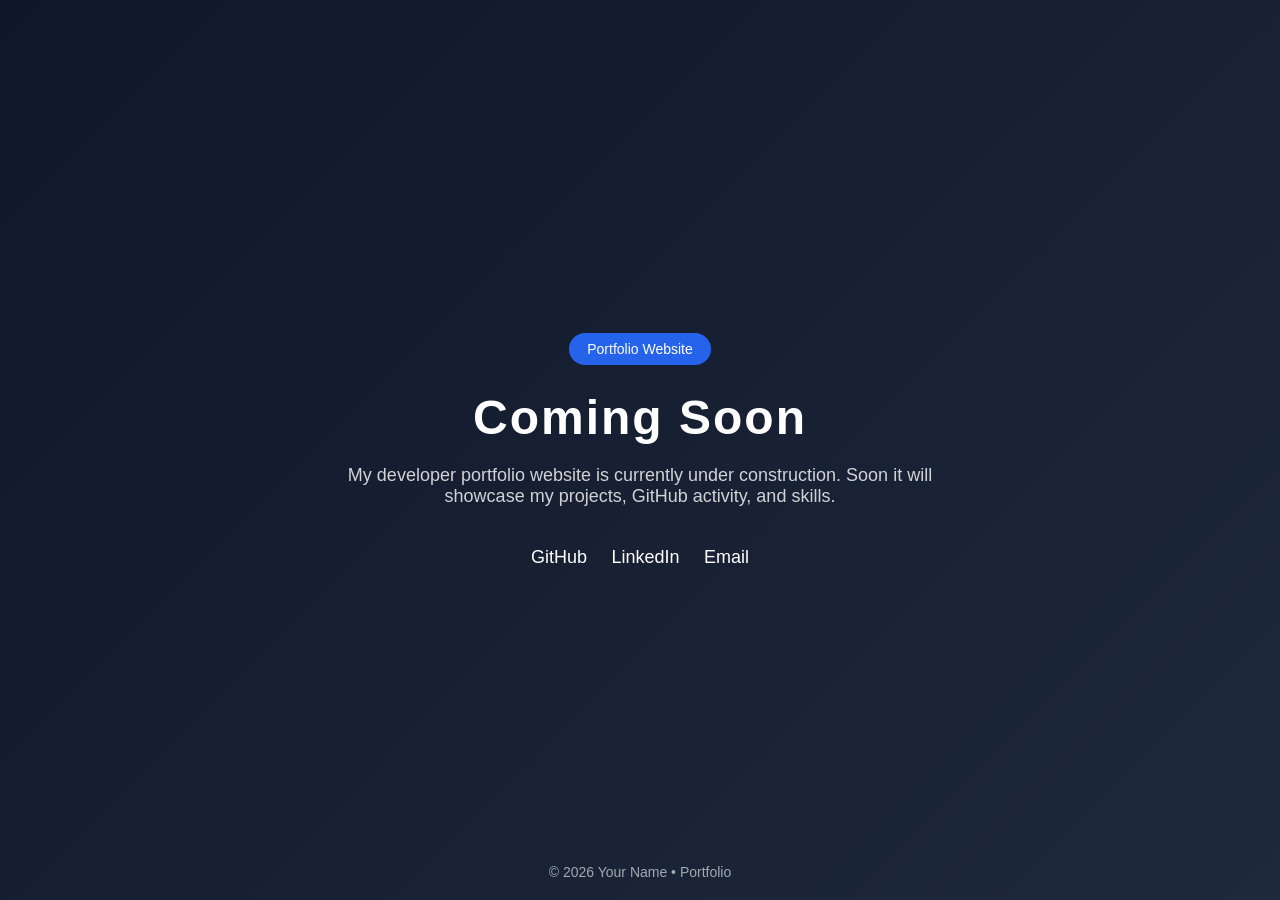
==== index.html @ 934b6fcf "Create portfolio landing page in index.html This HTML file contains a simple portfolio landing page " ====
<!DOCTYPE html>
<html lang="en">
<head>
<meta charset="UTF-8">
<meta name="viewport" content="width=device-width, initial-scale=1.0">
<title>Portfolio Coming Soon</title>

<style>

*{
margin:0;
padding:0;
box-sizing:border-box;
font-family:Arial, Helvetica, sans-serif;
}

body{
height:100vh;
display:flex;
align-items:center;
justify-content:center;
background:linear-gradient(135deg,#0f172a,#1e293b);
color:white;
text-align:center;
}

.container{
max-width:700px;
padding:40px;
}

h1{
font-size:48px;
margin-bottom:20px;
letter-spacing:2px;
}

p{
font-size:18px;
opacity:0.8;
margin-bottom:40px;
}

.badge{
display:inline-block;
padding:8px 18px;
background:#2563eb;
border-radius:30px;
font-size:14px;
margin-bottom:25px;
}

.social{
margin-top:25px;
}

.social a{
text-decoration:none;
color:white;
margin:0 10px;
font-size:18px;
transition:0.3s;
}

.social a:hover{
color:#38bdf8;
}

.footer{
position:absolute;
bottom:20px;
font-size:14px;
opacity:0.6;
}

</style>
</head>

<body>

<div class="container">

<div class="badge">Portfolio Website</div>

<h1>Coming Soon</h1>

<p>
My developer portfolio website is currently under construction.
Soon it will showcase my projects, GitHub activity, and skills.
</p>

<div class="social">
<a href="https://github.com/Jigar-kar">GitHub</a>
<a href="#">LinkedIn</a>
<a href="mailto:karjigar56@gmail.com">Email</a>
</div>

</div>

<div class="footer">
© 2026 Your Name • Portfolio
</div>

</body>
</html>
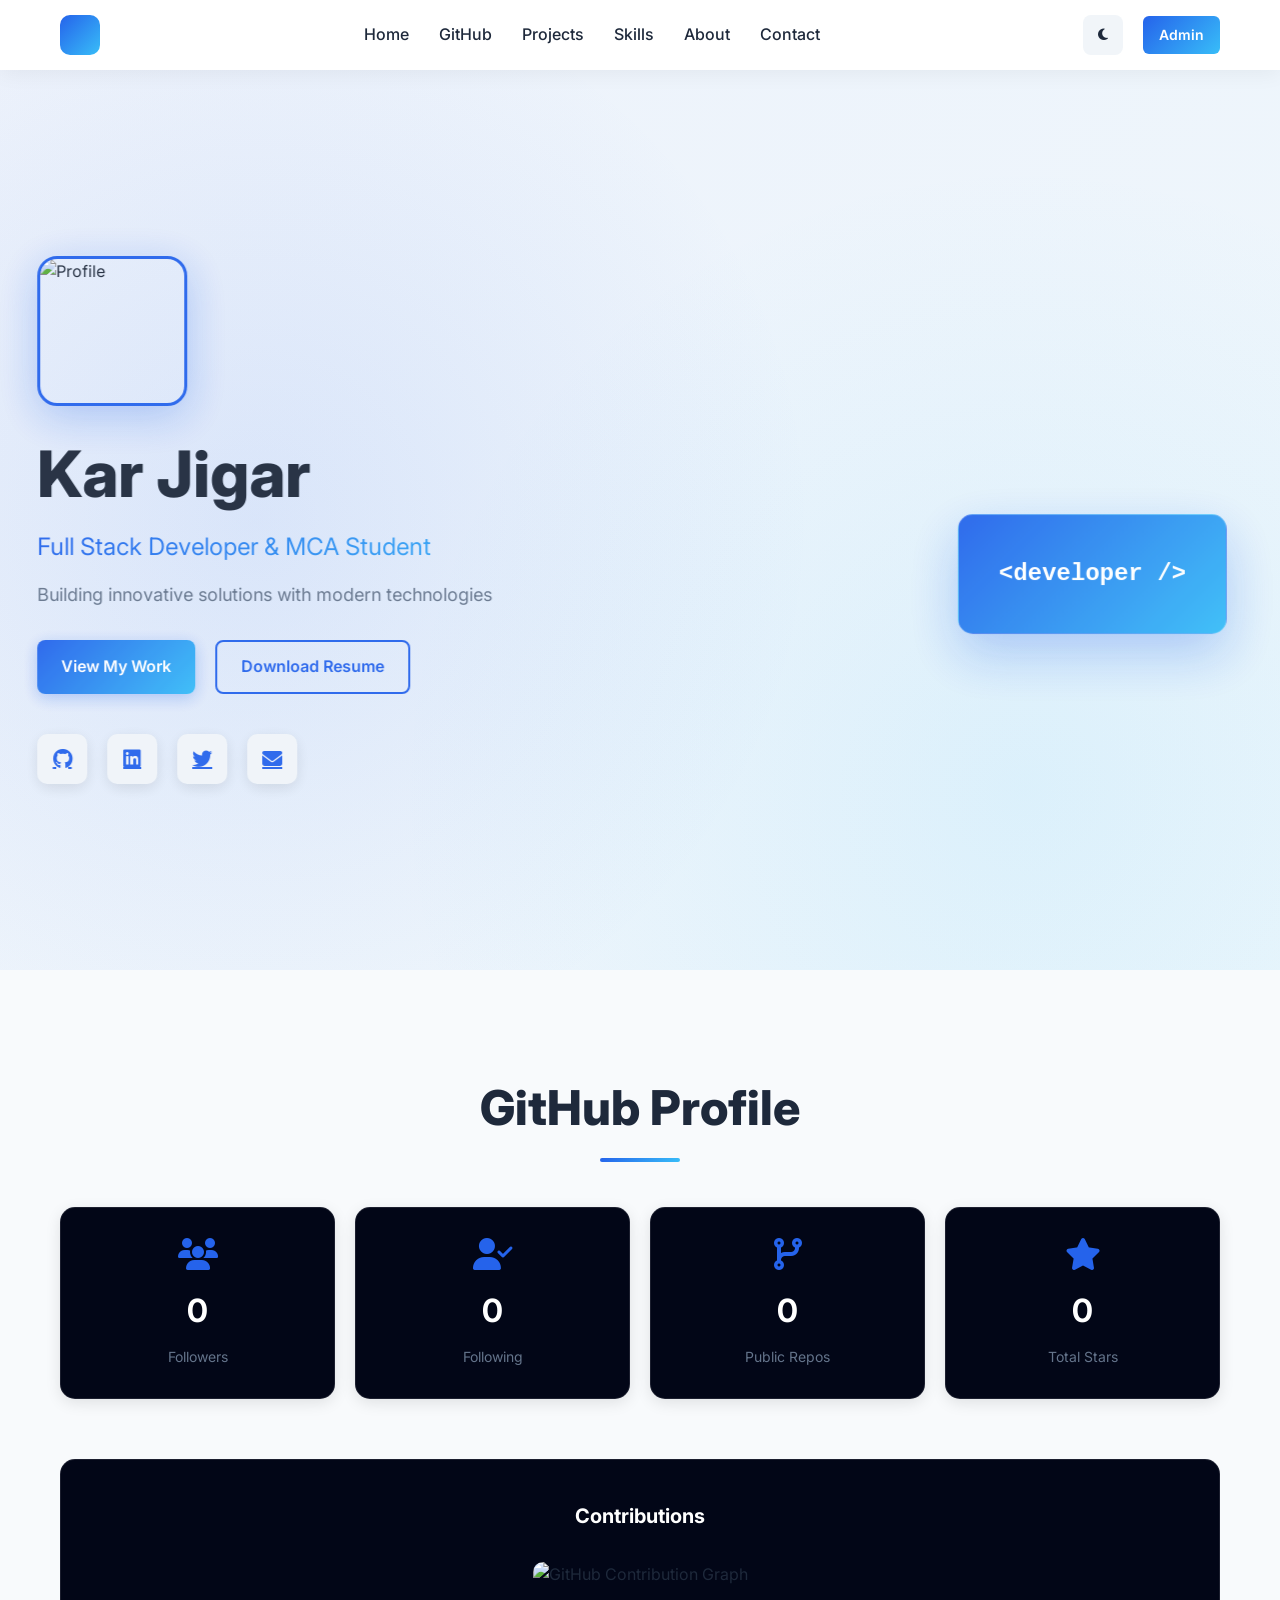
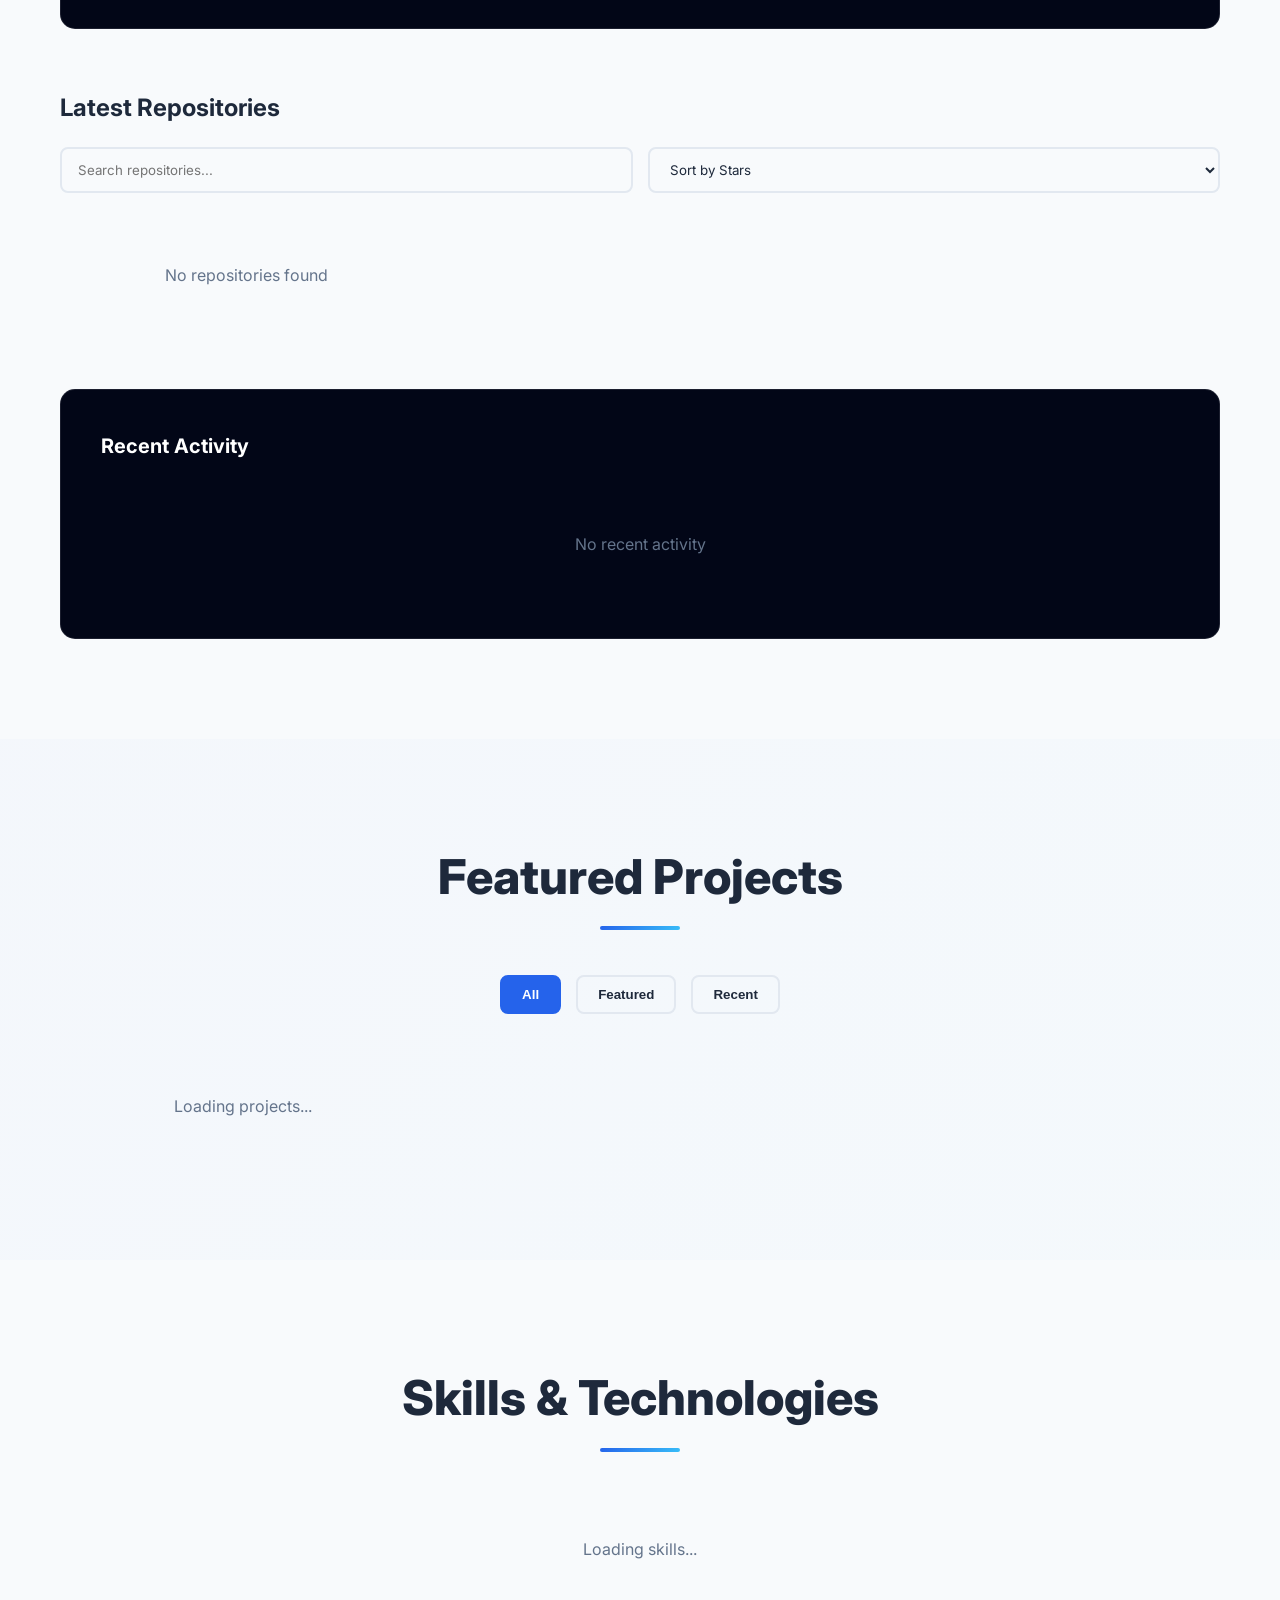
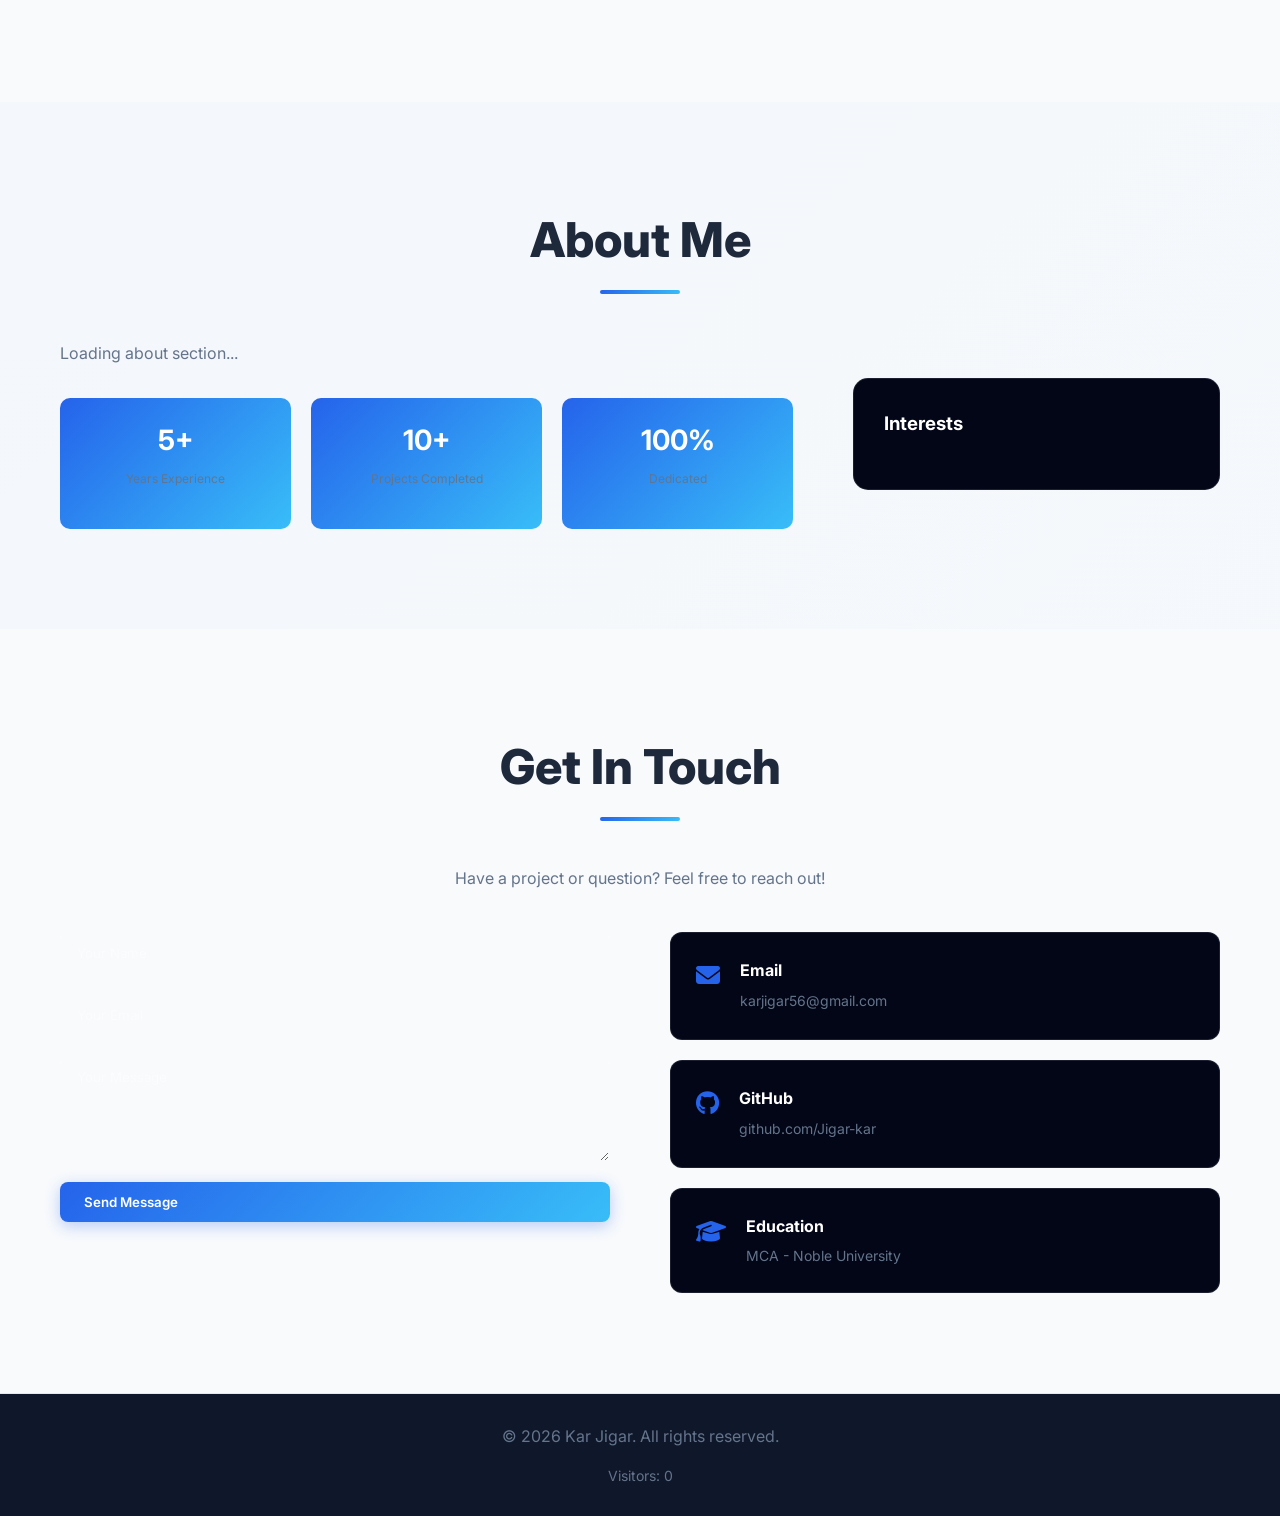
==== commit e3581e88: "Add portfolio project files, docs, and CI Add complete portfolio source: frontend HTML/CSS/JS, admin" ====
--- a/index.html
+++ b/index.html
@@ -1,105 +1,67 @@
-<!DOCTYPE html>
+<!doctype html>
 <html lang="en">
-<head>
-<meta charset="UTF-8">
-<meta name="viewport" content="width=device-width, initial-scale=1.0">
-<title>Portfolio Coming Soon</title>
-
-<style>
-
-*{
-margin:0;
-padding:0;
-box-sizing:border-box;
-font-family:Arial, Helvetica, sans-serif;
-}
-
-body{
-height:100vh;
-display:flex;
-align-items:center;
-justify-content:center;
-background:linear-gradient(135deg,#0f172a,#1e293b);
-color:white;
-text-align:center;
-}
-
-.container{
-max-width:700px;
-padding:40px;
-}
-
-h1{
-font-size:48px;
-margin-bottom:20px;
-letter-spacing:2px;
-}
-
-p{
-font-size:18px;
-opacity:0.8;
-margin-bottom:40px;
-}
-
-.badge{
-display:inline-block;
-padding:8px 18px;
-background:#2563eb;
-border-radius:30px;
-font-size:14px;
-margin-bottom:25px;
-}
-
-.social{
-margin-top:25px;
-}
-
-.social a{
-text-decoration:none;
-color:white;
-margin:0 10px;
-font-size:18px;
-transition:0.3s;
-}
-
-.social a:hover{
-color:#38bdf8;
-}
-
-.footer{
-position:absolute;
-bottom:20px;
-font-size:14px;
-opacity:0.6;
-}
-
-</style>
-</head>
-
-<body>
-
-<div class="container">
-
-<div class="badge">Portfolio Website</div>
-
-<h1>Coming Soon</h1>
-
-<p>
-My developer portfolio website is currently under construction.
-Soon it will showcase my projects, GitHub activity, and skills.
-</p>
-
-<div class="social">
-<a href="https://github.com/Jigar-kar">GitHub</a>
-<a href="#">LinkedIn</a>
-<a href="mailto:karjigar56@gmail.com">Email</a>
-</div>
-
-</div>
-
-<div class="footer">
-© 2026 Your Name • Portfolio
-</div>
-
-</body>
+  <head>
+    <meta charset="UTF-8" />
+    <meta name="viewport" content="width=device-width, initial-scale=1.0" />
+    <title>Kar Jigar - Professional Portfolio</title>
+    <meta http-equiv="refresh" content="0;url=index-new.html" />
+    <link rel="stylesheet" href="styles.css" />
+    <link
+      rel="stylesheet"
+      href="https://cdnjs.cloudflare.com/ajax/libs/font-awesome/6.4.0/css/all.min.css"
+    />
+  </head>
+  <body>
+    <div
+      style="
+        display: flex;
+        flex-direction: column;
+        align-items: center;
+        justify-content: center;
+        min-height: 100vh;
+        font-family: &quot;Inter&quot;, sans-serif;
+        background: linear-gradient(135deg, #0f172a 0%, #1e293b 100%);
+        color: #e2e8f0;
+        text-align: center;
+      "
+    >
+      <div
+        style="
+          background: rgba(15, 23, 42, 0.8);
+          backdrop-filter: blur(10px);
+          padding: 40px;
+          border-radius: 12px;
+          border: 1px solid rgba(226, 232, 240, 0.1);
+          box-shadow: 0 20px 25px -5px rgba(0, 0, 0, 0.1);
+        "
+      >
+        <h1 style="font-size: 2rem; margin-bottom: 20px; color: #60a5fa">
+          🚀 Welcome to Your Portfolio
+        </h1>
+        <p style="font-size: 1.1rem; margin-bottom: 30px; color: #cbd5e1">
+          Redirecting to your professional portfolio...
+        </p>
+        <p style="margin-bottom: 30px; color: #94a3b8">
+          If not redirected automatically:
+        </p>
+        <a
+          href="index-new.html"
+          style="
+            display: inline-block;
+            padding: 12px 32px;
+            background: linear-gradient(135deg, #2563eb, #38bdf8);
+            color: white;
+            text-decoration: none;
+            border-radius: 6px;
+            font-weight: 600;
+            transition: transform 0.3s ease;
+            cursor: pointer;
+          "
+          onmouseover="this.style.transform = 'translateY(-2px)'"
+          onmouseout="this.style.transform = 'translateY(0)'"
+          >Click Here to Continue</a
+        >
+      </div>
+    </div>
+  </body>
 </html>
--- a/styles.css
+++ b/styles.css
@@ -0,0 +1,711 @@
+:root {
+  --primary-color: #6366f1;
+  --secondary-color: #ec4899;
+  --accent-color: #f59e0b;
+  --dark-bg: #0f172a;
+  --light-bg: #f8fafc;
+  --text-dark: #1e293b;
+  --text-light: #64748b;
+  --card-bg: #ffffff;
+  --border-color: #e2e8f0;
+  --transition: all 0.3s ease;
+}
+
+* {
+  margin: 0;
+  padding: 0;
+  box-sizing: border-box;
+}
+
+html {
+  scroll-behavior: smooth;
+}
+
+body {
+  font-family: "Segoe UI", Tahoma, Geneva, Verdana, sans-serif;
+  line-height: 1.6;
+  color: var(--text-dark);
+  background: var(--light-bg);
+}
+
+.container {
+  max-width: 1200px;
+  margin: 0 auto;
+  padding: 0 20px;
+}
+
+/* Navigation */
+.navbar {
+  background: var(--card-bg);
+  box-shadow: 0 2px 10px rgba(0, 0, 0, 0.1);
+  position: sticky;
+  top: 0;
+  z-index: 1000;
+}
+
+.nav-container {
+  max-width: 1200px;
+  margin: 0 auto;
+  padding: 0 20px;
+  display: flex;
+  justify-content: space-between;
+  align-items: center;
+  height: 70px;
+}
+
+.logo {
+  font-size: 24px;
+  font-weight: bold;
+  background: linear-gradient(
+    135deg,
+    var(--primary-color),
+    var(--secondary-color)
+  );
+  -webkit-background-clip: text;
+  -webkit-text-fill-color: transparent;
+  background-clip: text;
+}
+
+.logo-text {
+  display: inline-block;
+  width: 40px;
+  height: 40px;
+  background: linear-gradient(
+    135deg,
+    var(--primary-color),
+    var(--secondary-color)
+  );
+  color: white;
+  border-radius: 8px;
+  display: flex;
+  align-items: center;
+  justify-content: center;
+  font-weight: bold;
+}
+
+.nav-links {
+  display: flex;
+  list-style: none;
+  gap: 40px;
+}
+
+.nav-link {
+  text-decoration: none;
+  color: var(--text-dark);
+  font-weight: 500;
+  transition: var(--transition);
+  position: relative;
+}
+
+.nav-link:hover {
+  color: var(--primary-color);
+}
+
+.nav-link::after {
+  content: "";
+  position: absolute;
+  bottom: -5px;
+  left: 0;
+  width: 0;
+  height: 2px;
+  background: var(--primary-color);
+  transition: var(--transition);
+}
+
+.nav-link:hover::after {
+  width: 100%;
+}
+
+.hamburger {
+  display: none;
+  flex-direction: column;
+  cursor: pointer;
+}
+
+.hamburger span {
+  width: 25px;
+  height: 3px;
+  background: var(--text-dark);
+  margin: 5px 0;
+  transition: var(--transition);
+  border-radius: 2px;
+}
+
+/* Hero Section */
+.hero {
+  min-height: 100vh;
+  display: flex;
+  align-items: center;
+  justify-content: center;
+  padding: 60px 20px;
+  background: linear-gradient(
+    135deg,
+    rgba(99, 102, 241, 0.1) 0%,
+    rgba(236, 72, 153, 0.1) 100%
+  );
+  position: relative;
+  overflow: hidden;
+}
+
+.hero::before {
+  content: "";
+  position: absolute;
+  top: 0;
+  left: 0;
+  right: 0;
+  bottom: 0;
+  background:
+    radial-gradient(
+      circle at 20% 50%,
+      rgba(99, 102, 241, 0.1) 0%,
+      transparent 50%
+    ),
+    radial-gradient(
+      circle at 80% 80%,
+      rgba(236, 72, 153, 0.1) 0%,
+      transparent 50%
+    );
+  pointer-events: none;
+}
+
+.hero-content {
+  text-align: center;
+  z-index: 1;
+  max-width: 800px;
+}
+
+.hero-title {
+  font-size: 64px;
+  font-weight: 800;
+  margin-bottom: 20px;
+  line-height: 1.2;
+  animation: fadeInUp 0.8s ease;
+}
+
+.highlight {
+  background: linear-gradient(
+    135deg,
+    var(--primary-color),
+    var(--secondary-color)
+  );
+  -webkit-background-clip: text;
+  -webkit-text-fill-color: transparent;
+  background-clip: text;
+}
+
+.hero-subtitle {
+  font-size: 24px;
+  color: var(--text-light);
+  margin-bottom: 15px;
+  animation: fadeInUp 0.8s ease 0.2s backwards;
+}
+
+.hero-description {
+  font-size: 18px;
+  color: var(--text-light);
+  margin-bottom: 40px;
+  animation: fadeInUp 0.8s ease 0.4s backwards;
+}
+
+.hero-buttons {
+  display: flex;
+  gap: 20px;
+  justify-content: center;
+  margin-bottom: 50px;
+  flex-wrap: wrap;
+  animation: fadeInUp 0.8s ease 0.6s backwards;
+}
+
+.btn {
+  padding: 15px 40px;
+  border: none;
+  border-radius: 50px;
+  font-size: 16px;
+  font-weight: 600;
+  cursor: pointer;
+  transition: var(--transition);
+  text-decoration: none;
+  display: inline-block;
+}
+
+.btn-primary {
+  background: linear-gradient(
+    135deg,
+    var(--primary-color),
+    var(--secondary-color)
+  );
+  color: white;
+  box-shadow: 0 10px 25px rgba(99, 102, 241, 0.3);
+}
+
+.btn-primary:hover {
+  transform: translateY(-3px);
+  box-shadow: 0 15px 35px rgba(99, 102, 241, 0.4);
+}
+
+.btn-secondary {
+  background: transparent;
+  color: var(--primary-color);
+  border: 2px solid var(--primary-color);
+}
+
+.btn-secondary:hover {
+  background: var(--primary-color);
+  color: white;
+}
+
+.social-links {
+  display: flex;
+  gap: 30px;
+  justify-content: center;
+  animation: fadeInUp 0.8s ease 0.8s backwards;
+}
+
+.social-links a {
+  width: 50px;
+  height: 50px;
+  background: var(--card-bg);
+  border-radius: 50%;
+  display: flex;
+  align-items: center;
+  justify-content: center;
+  font-size: 24px;
+  color: var(--primary-color);
+  transition: var(--transition);
+  box-shadow: 0 5px 15px rgba(0, 0, 0, 0.1);
+}
+
+.social-links a:hover {
+  transform: translateY(-5px);
+  background: linear-gradient(
+    135deg,
+    var(--primary-color),
+    var(--secondary-color)
+  );
+  color: white;
+}
+
+/* About Section */
+.about {
+  padding: 100px 20px;
+  background: var(--card-bg);
+}
+
+.section-title {
+  font-size: 48px;
+  font-weight: 800;
+  text-align: center;
+  margin-bottom: 60px;
+  position: relative;
+}
+
+.section-title::after {
+  content: "";
+  position: absolute;
+  bottom: -15px;
+  left: 50%;
+  transform: translateX(-50%);
+  width: 60px;
+  height: 4px;
+  background: linear-gradient(
+    135deg,
+    var(--primary-color),
+    var(--secondary-color)
+  );
+  border-radius: 2px;
+}
+
+.about-content {
+  display: grid;
+  grid-template-columns: 1fr 1fr;
+  gap: 60px;
+  align-items: center;
+}
+
+.about-text p {
+  font-size: 16px;
+  color: var(--text-light);
+  margin-bottom: 20px;
+  line-height: 1.8;
+}
+
+.about-stats {
+  display: grid;
+  grid-template-columns: 1fr 1fr 1fr;
+  gap: 30px;
+}
+
+.stat {
+  background: linear-gradient(
+    135deg,
+    rgba(99, 102, 241, 0.1),
+    rgba(236, 72, 153, 0.1)
+  );
+  padding: 30px;
+  border-radius: 15px;
+  text-align: center;
+  transition: var(--transition);
+}
+
+.stat:hover {
+  transform: translateY(-10px);
+  box-shadow: 0 15px 35px rgba(99, 102, 241, 0.2);
+}
+
+.stat h3 {
+  font-size: 36px;
+  background: linear-gradient(
+    135deg,
+    var(--primary-color),
+    var(--secondary-color)
+  );
+  -webkit-background-clip: text;
+  -webkit-text-fill-color: transparent;
+  background-clip: text;
+  margin-bottom: 10px;
+}
+
+.stat p {
+  color: var(--text-light);
+  font-size: 14px;
+}
+
+/* Skills Section */
+.skills {
+  padding: 100px 20px;
+  background: linear-gradient(
+    135deg,
+    rgba(99, 102, 241, 0.05) 0%,
+    rgba(236, 72, 153, 0.05) 100%
+  );
+}
+
+.skills-grid {
+  display: grid;
+  grid-template-columns: repeat(auto-fit, minmax(250px, 1fr));
+  gap: 30px;
+}
+
+.skill-card {
+  background: var(--card-bg);
+  padding: 35px;
+  border-radius: 15px;
+  text-align: center;
+  transition: var(--transition);
+  box-shadow: 0 5px 15px rgba(0, 0, 0, 0.08);
+}
+
+.skill-card:hover {
+  transform: translateY(-15px);
+  box-shadow: 0 20px 40px rgba(99, 102, 241, 0.2);
+}
+
+.skill-icon {
+  font-size: 48px;
+  color: var(--primary-color);
+  margin-bottom: 20px;
+  transition: var(--transition);
+}
+
+.skill-card:hover .skill-icon {
+  color: var(--secondary-color);
+}
+
+.skill-card h3 {
+  font-size: 20px;
+  margin-bottom: 10px;
+}
+
+.skill-card p {
+  color: var(--text-light);
+  font-size: 14px;
+}
+
+/* Projects Section */
+.projects {
+  padding: 100px 20px;
+  background: var(--card-bg);
+}
+
+.projects-grid {
+  display: grid;
+  grid-template-columns: repeat(auto-fit, minmax(320px, 1fr));
+  gap: 40px;
+}
+
+.project-card {
+  background: linear-gradient(
+    135deg,
+    rgba(99, 102, 241, 0.05),
+    rgba(236, 72, 153, 0.05)
+  );
+  padding: 30px;
+  border-radius: 15px;
+  border: 1px solid var(--border-color);
+  transition: var(--transition);
+  overflow: hidden;
+}
+
+.project-card::before {
+  content: "";
+  position: absolute;
+  top: 0;
+  left: -100%;
+  width: 100%;
+  height: 4px;
+  background: linear-gradient(
+    135deg,
+    var(--primary-color),
+    var(--secondary-color)
+  );
+  transition: var(--transition);
+}
+
+.project-card {
+  position: relative;
+}
+
+.project-card:hover {
+  transform: translateY(-15px);
+  box-shadow: 0 20px 40px rgba(99, 102, 241, 0.15);
+}
+
+.project-card:hover::before {
+  left: 0;
+}
+
+.project-header {
+  font-size: 40px;
+  color: var(--primary-color);
+  margin-bottom: 20px;
+}
+
+.project-card h3 {
+  font-size: 22px;
+  margin-bottom: 15px;
+}
+
+.project-card p {
+  color: var(--text-light);
+  margin-bottom: 20px;
+  line-height: 1.6;
+}
+
+.project-tags {
+  display: flex;
+  gap: 10px;
+  flex-wrap: wrap;
+}
+
+.tag {
+  background: linear-gradient(
+    135deg,
+    var(--primary-color),
+    var(--secondary-color)
+  );
+  color: white;
+  padding: 5px 15px;
+  border-radius: 20px;
+  font-size: 12px;
+  font-weight: 600;
+}
+
+/* Contact Section */
+.contact {
+  padding: 100px 20px;
+  background: linear-gradient(
+    135deg,
+    rgba(99, 102, 241, 0.1) 0%,
+    rgba(236, 72, 153, 0.1) 100%
+  );
+}
+
+.contact-subtitle {
+  text-align: center;
+  font-size: 18px;
+  color: var(--text-light);
+  margin-bottom: 60px;
+}
+
+.contact-content {
+  display: grid;
+  grid-template-columns: 1fr;
+  align-items: center;
+}
+
+.contact-info {
+  display: grid;
+  grid-template-columns: repeat(auto-fit, minmax(280px, 1fr));
+  gap: 40px;
+}
+
+.contact-item {
+  background: var(--card-bg);
+  padding: 30px;
+  border-radius: 15px;
+  display: flex;
+  gap: 20px;
+  align-items: flex-start;
+  transition: var(--transition);
+  box-shadow: 0 5px 15px rgba(0, 0, 0, 0.08);
+}
+
+.contact-item:hover {
+  transform: translateY(-10px);
+}
+
+.contact-item i {
+  font-size: 28px;
+  color: var(--primary-color);
+  margin-top: 5px;
+}
+
+.contact-item h3 {
+  font-size: 18px;
+  margin-bottom: 8px;
+}
+
+.contact-item a {
+  color: var(--primary-color);
+  text-decoration: none;
+  transition: var(--transition);
+}
+
+.contact-item a:hover {
+  color: var(--secondary-color);
+}
+
+.contact-item p {
+  color: var(--text-light);
+}
+
+/* Footer */
+.footer {
+  background: var(--dark-bg);
+  color: white;
+  text-align: center;
+  padding: 30px 20px;
+}
+
+/* Animations */
+@keyframes fadeInUp {
+  from {
+    opacity: 0;
+    transform: translateY(30px);
+  }
+  to {
+    opacity: 1;
+    transform: translateY(0);
+  }
+}
+
+.floating-card {
+  animation: float 3s ease-in-out infinite;
+}
+
+@keyframes float {
+  0%,
+  100% {
+    transform: translateY(0px);
+  }
+  50% {
+    transform: translateY(-20px);
+  }
+}
+
+.code-snippet {
+  background: linear-gradient(
+    135deg,
+    var(--primary-color),
+    var(--secondary-color)
+  );
+  color: white;
+  padding: 30px;
+  border-radius: 10px;
+  font-family: "Courier New", monospace;
+  font-size: 18px;
+}
+
+/* Responsive Design */
+@media (max-width: 1024px) {
+  .about-content {
+    grid-template-columns: 1fr;
+  }
+
+  .hero-title {
+    font-size: 48px;
+  }
+
+  .hero-subtitle {
+    font-size: 20px;
+  }
+}
+
+@media (max-width: 768px) {
+  .nav-links {
+    display: none;
+  }
+
+  .hamburger {
+    display: flex;
+  }
+
+  .hero-title {
+    font-size: 40px;
+  }
+
+  .hero-subtitle {
+    font-size: 18px;
+  }
+
+  .hero-buttons {
+    flex-direction: column;
+    width: 100%;
+  }
+
+  .btn {
+    width: 100%;
+  }
+
+  .skills-grid {
+    grid-template-columns: repeat(auto-fit, minmax(200px, 1fr));
+  }
+
+  .about-stats {
+    grid-template-columns: 1fr;
+  }
+
+  .social-links {
+    gap: 20px;
+  }
+
+  .section-title {
+    font-size: 36px;
+  }
+
+  .contact-info {
+    grid-template-columns: 1fr;
+  }
+}
+
+@media (max-width: 480px) {
+  .hero-title {
+    font-size: 32px;
+  }
+
+  .hero-subtitle {
+    font-size: 16px;
+  }
+
+  .skills-grid {
+    grid-template-columns: 1fr;
+  }
+
+  .projects-grid {
+    grid-template-columns: 1fr;
+  }
+
+  .nav-links {
+    gap: 20px;
+  }
+}
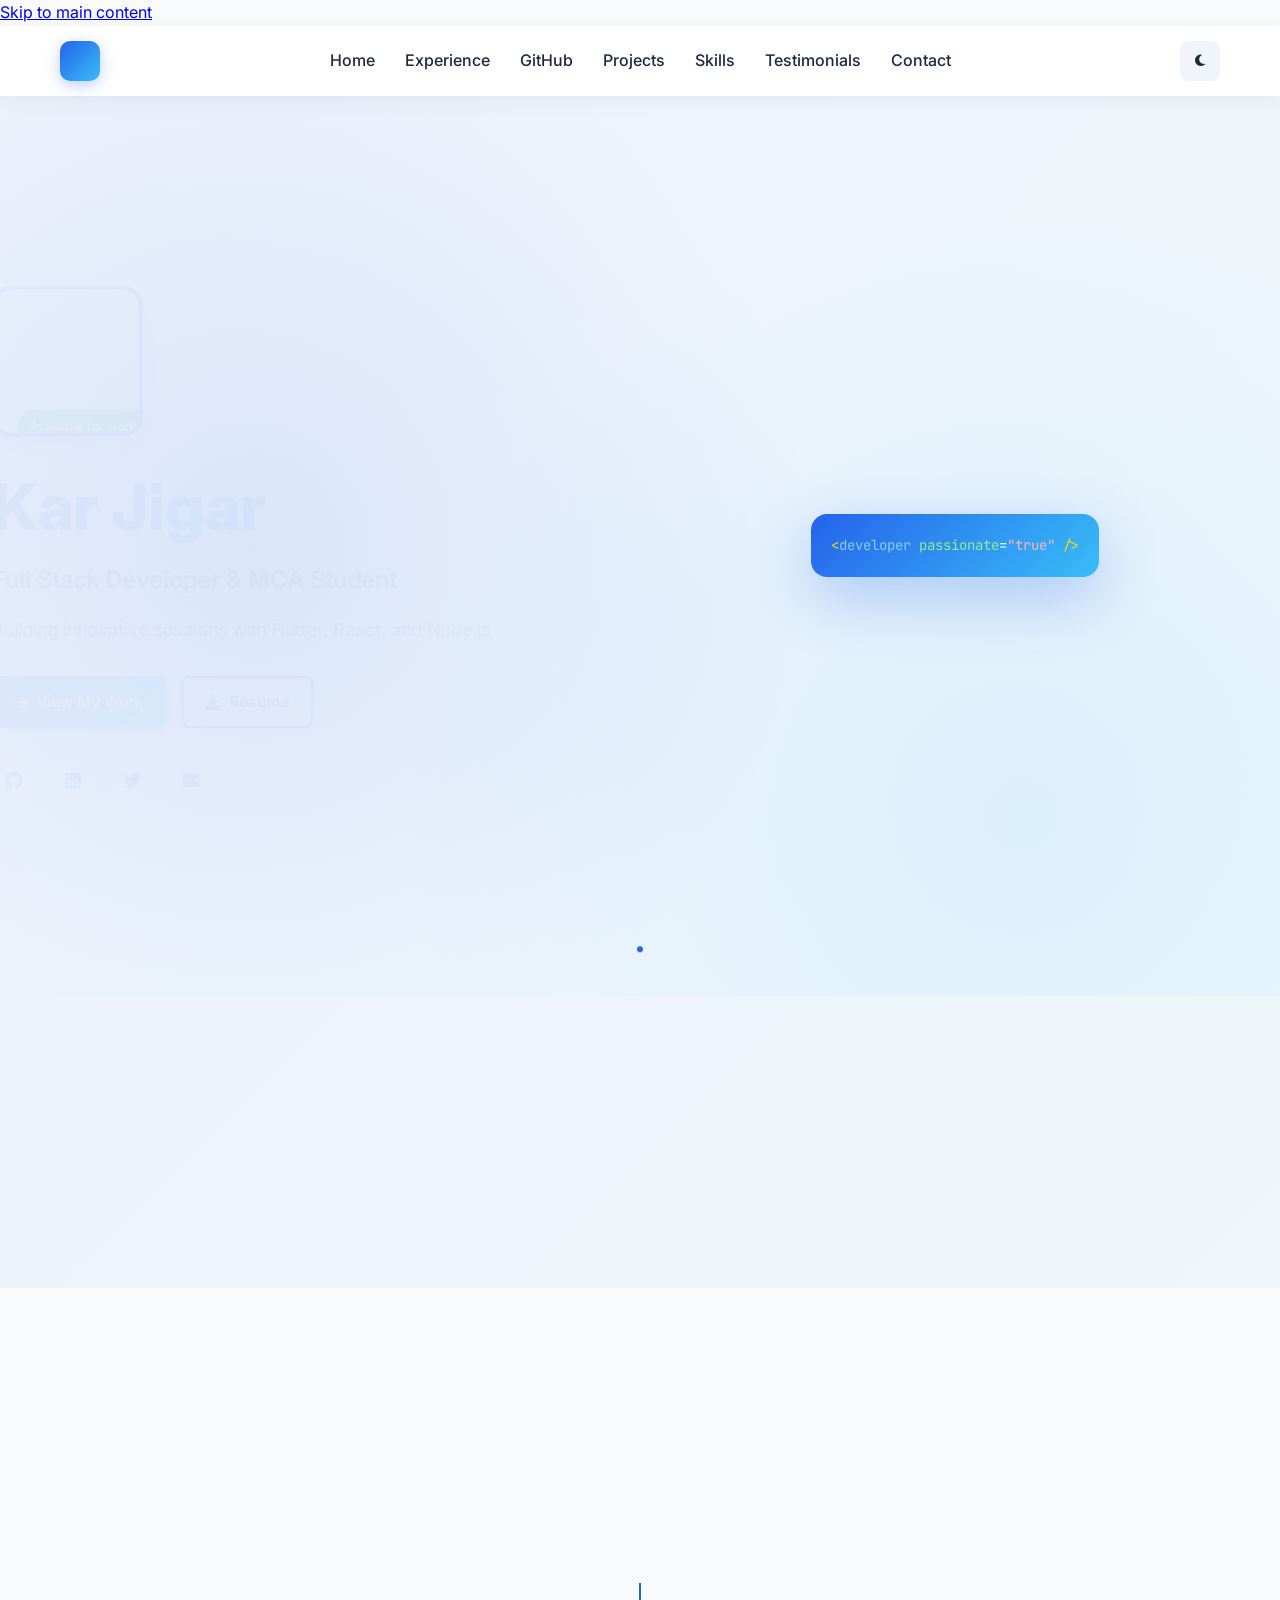
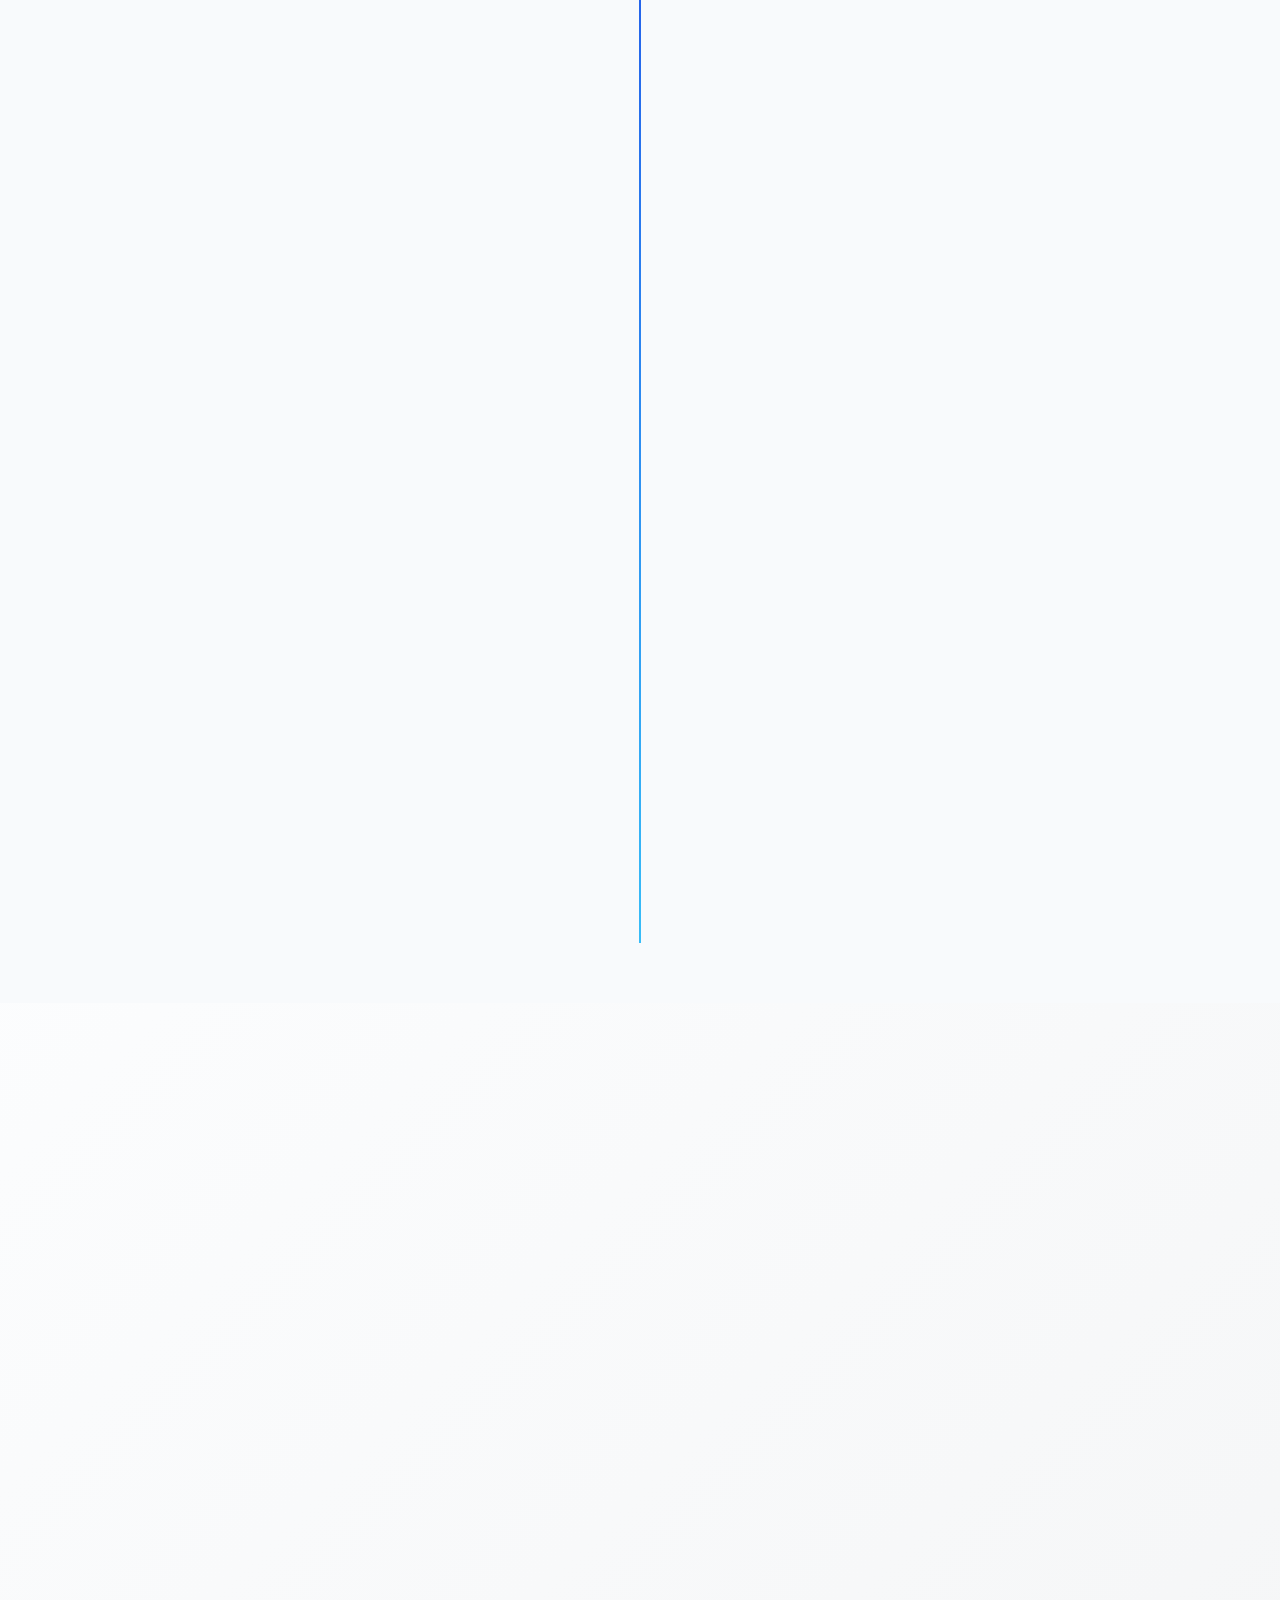
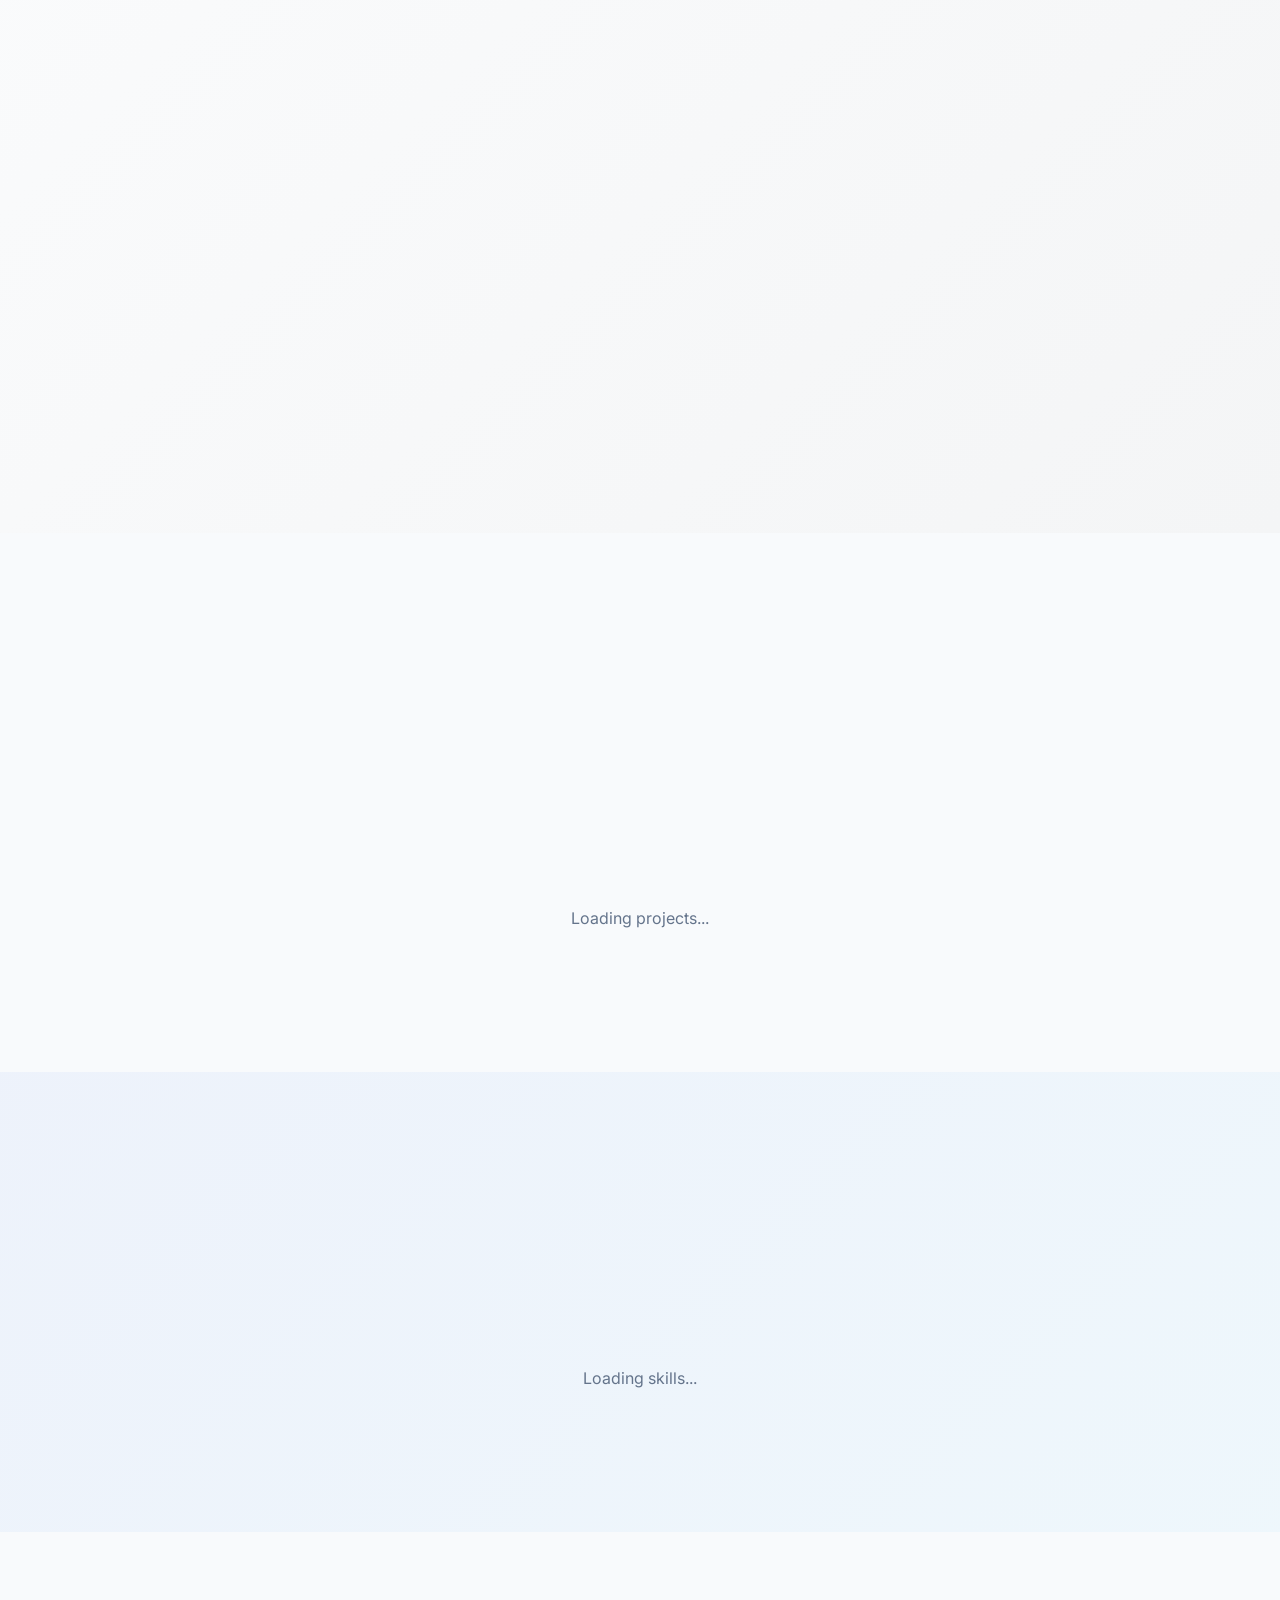
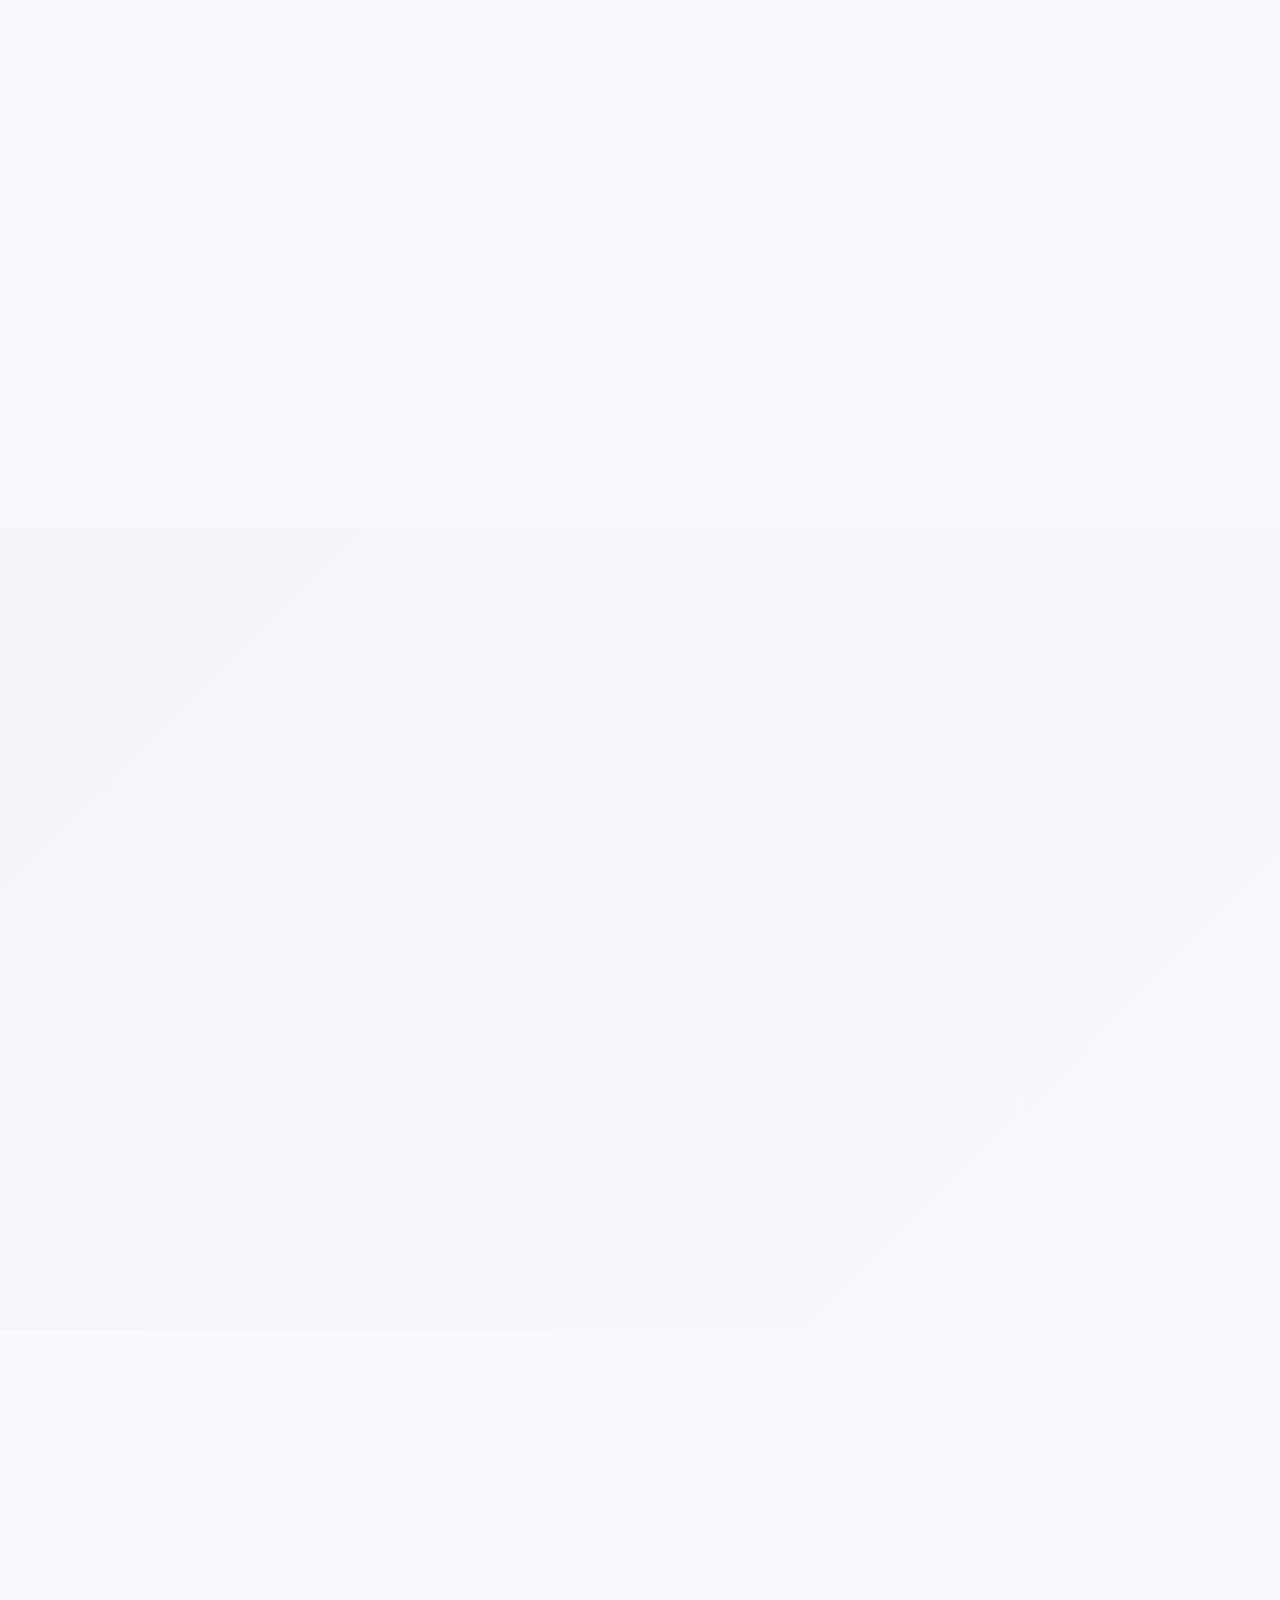
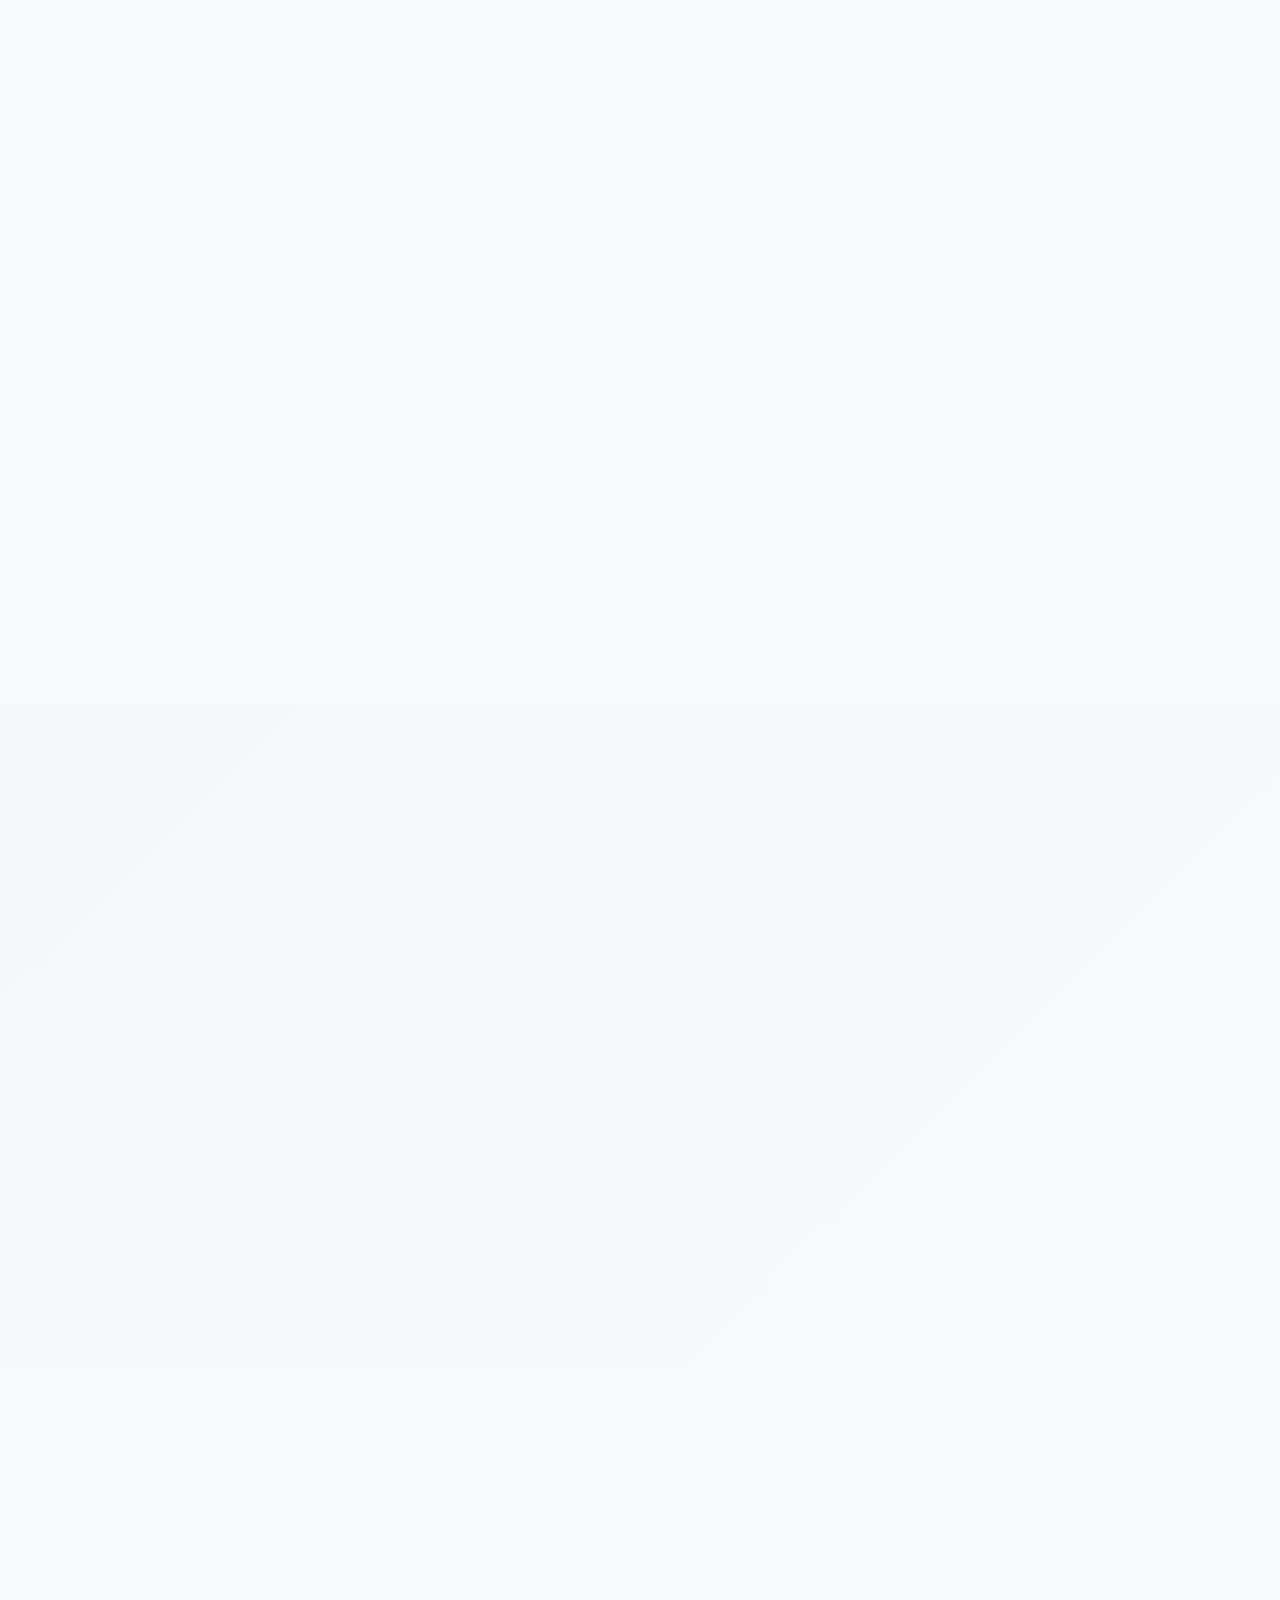
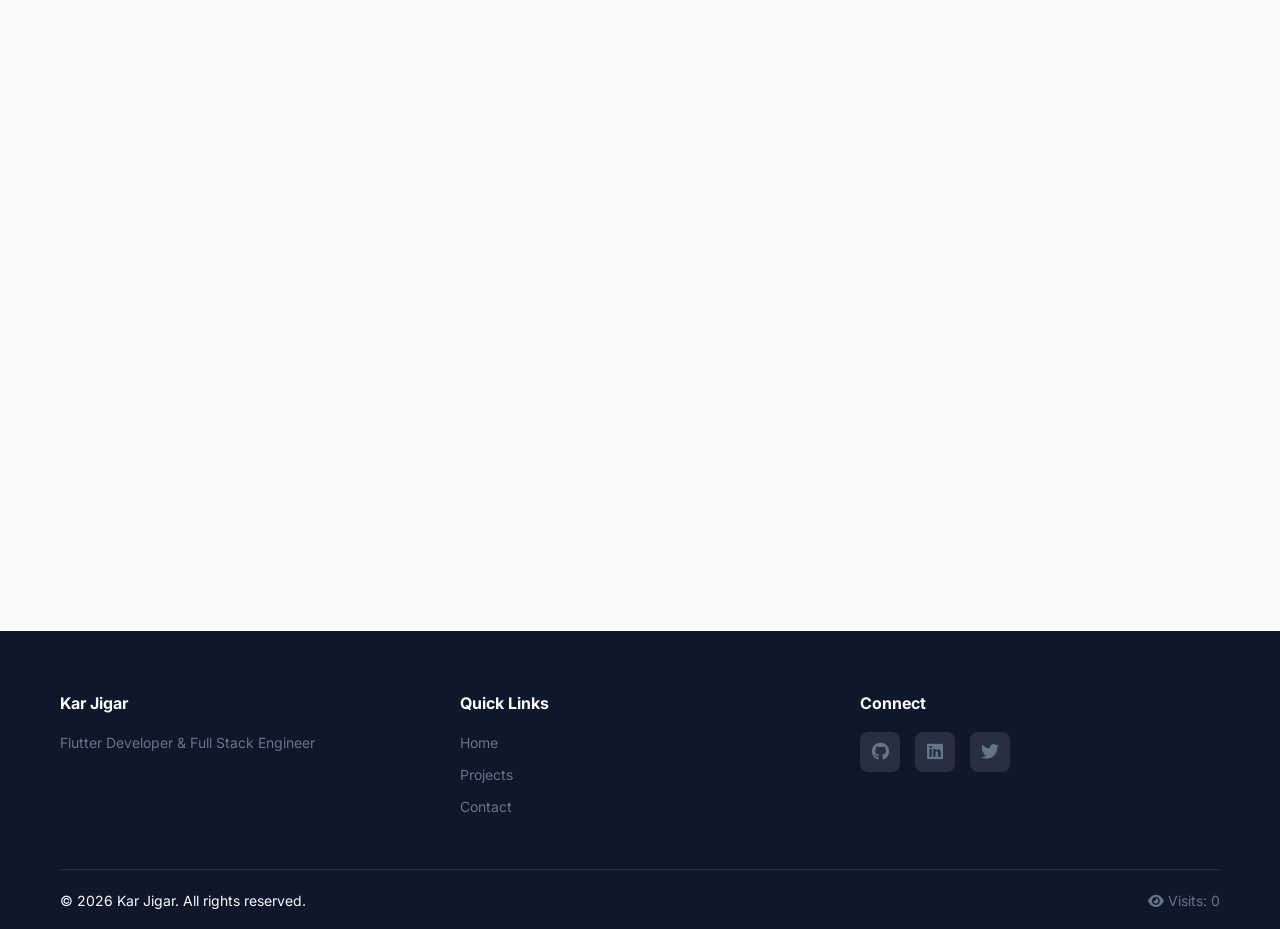
==== commit c3e0f711: "SQJN KSQ" ====
--- a/index.html
+++ b/index.html
@@ -4,7 +4,7 @@
     <meta charset="UTF-8" />
     <meta name="viewport" content="width=device-width, initial-scale=1.0" />
     <title>Kar Jigar - Professional Portfolio</title>
-    <meta http-equiv="refresh" content="0;url=index-new.html" />
+    <meta http-equiv="refresh" content="0;url=index-enhanced.html" />
     <link rel="stylesheet" href="styles.css" />
     <link
       rel="stylesheet"
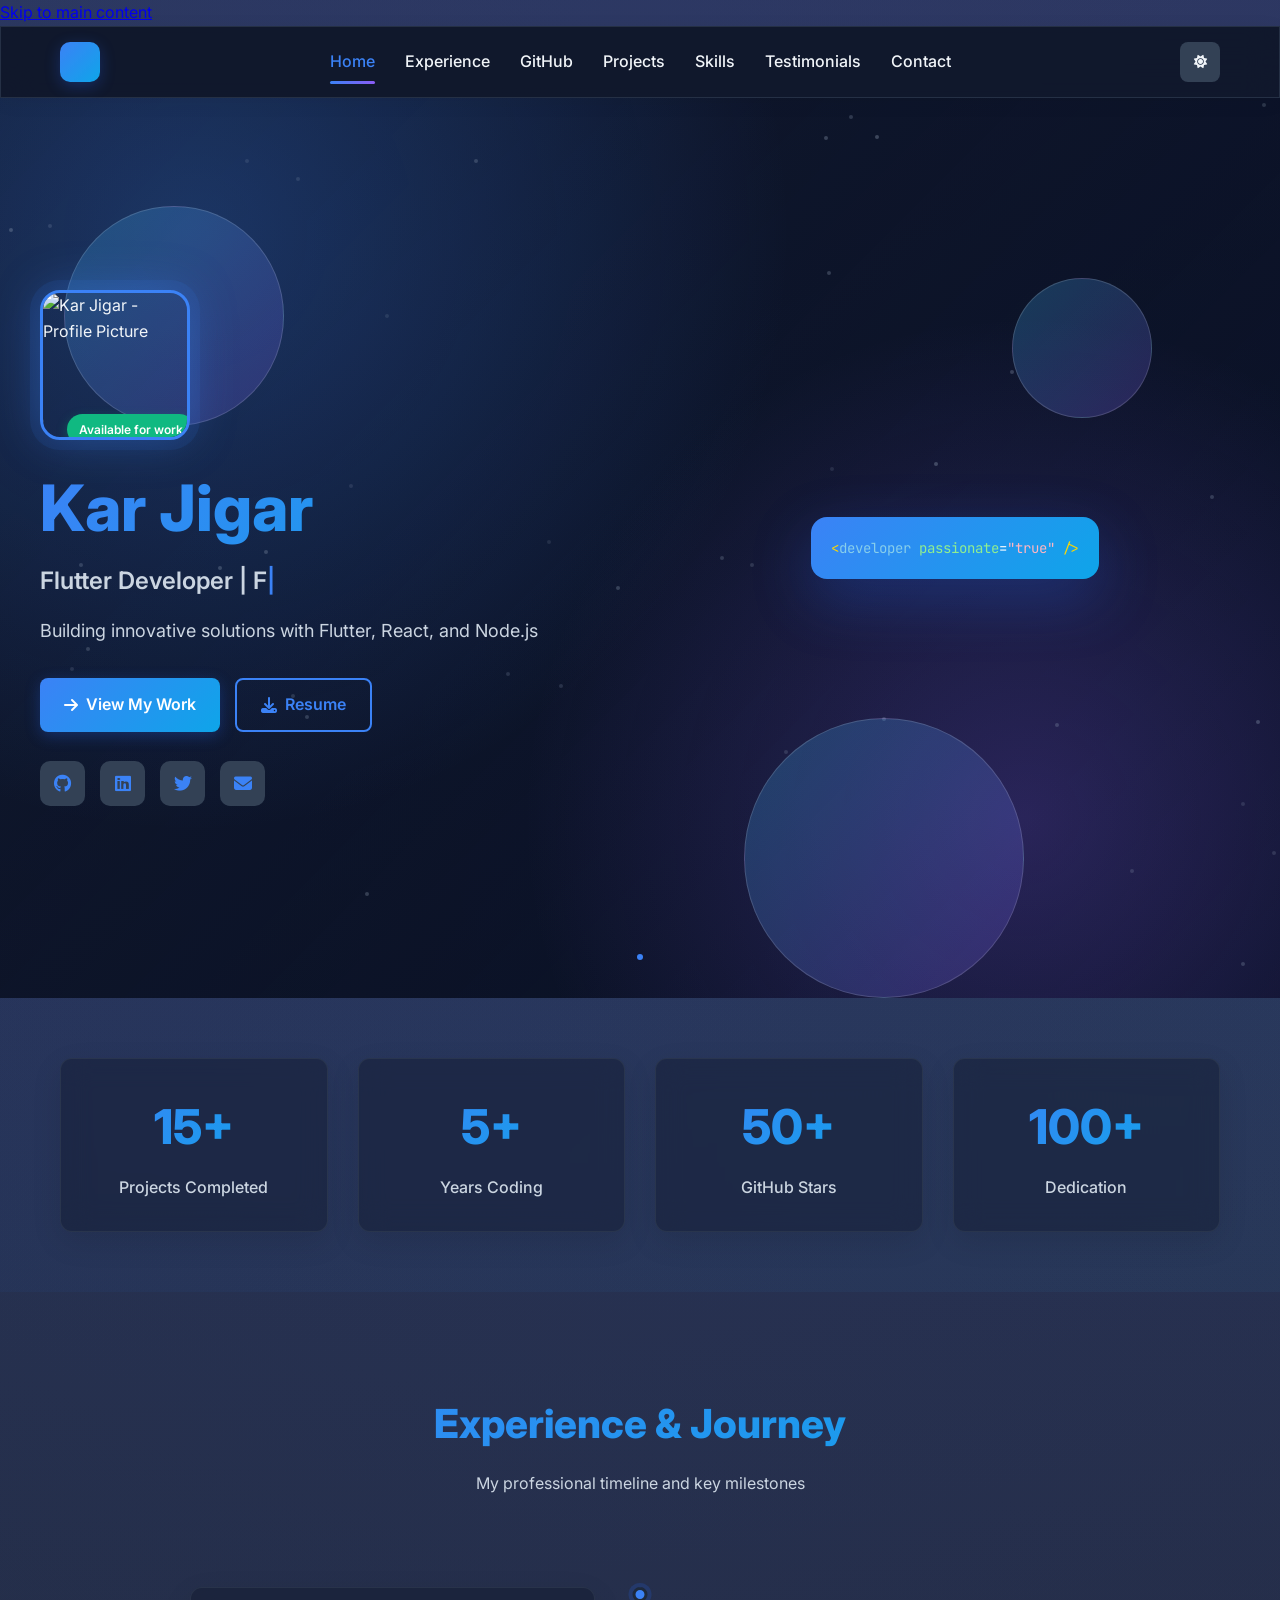
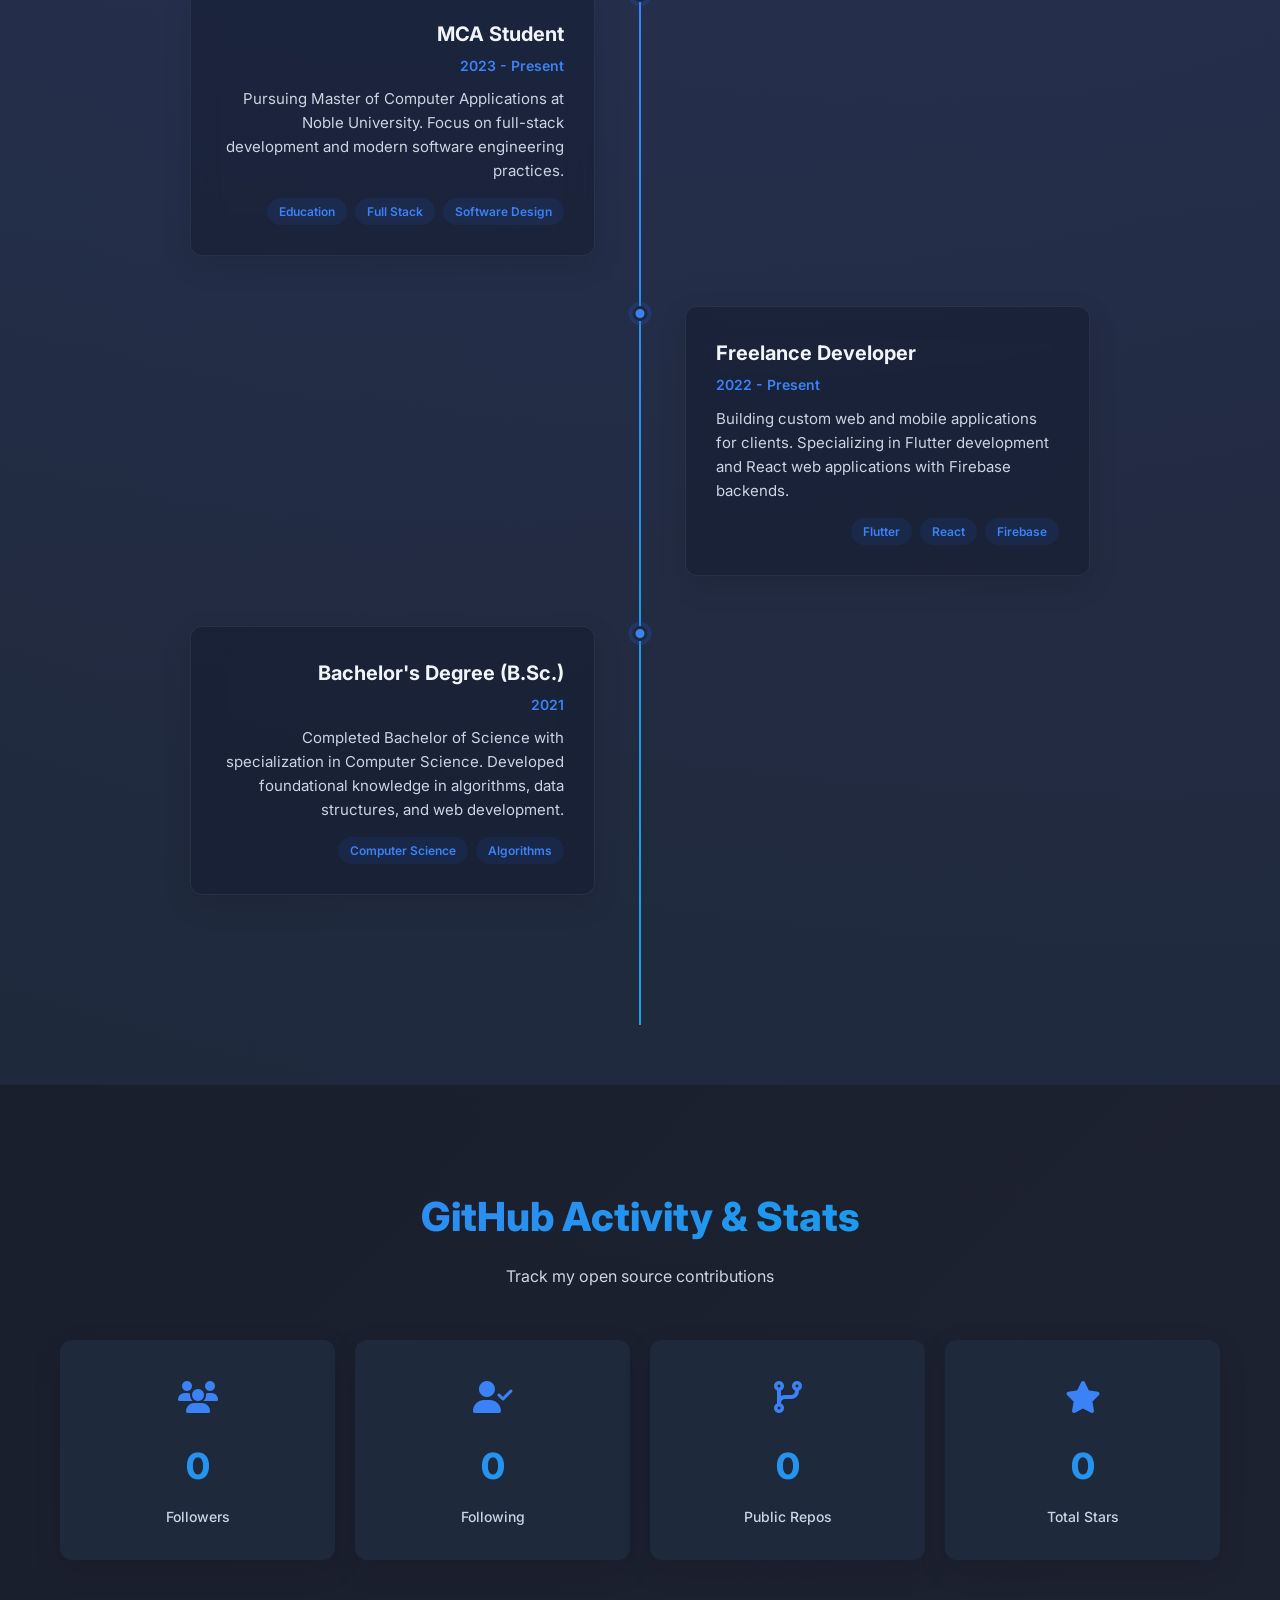
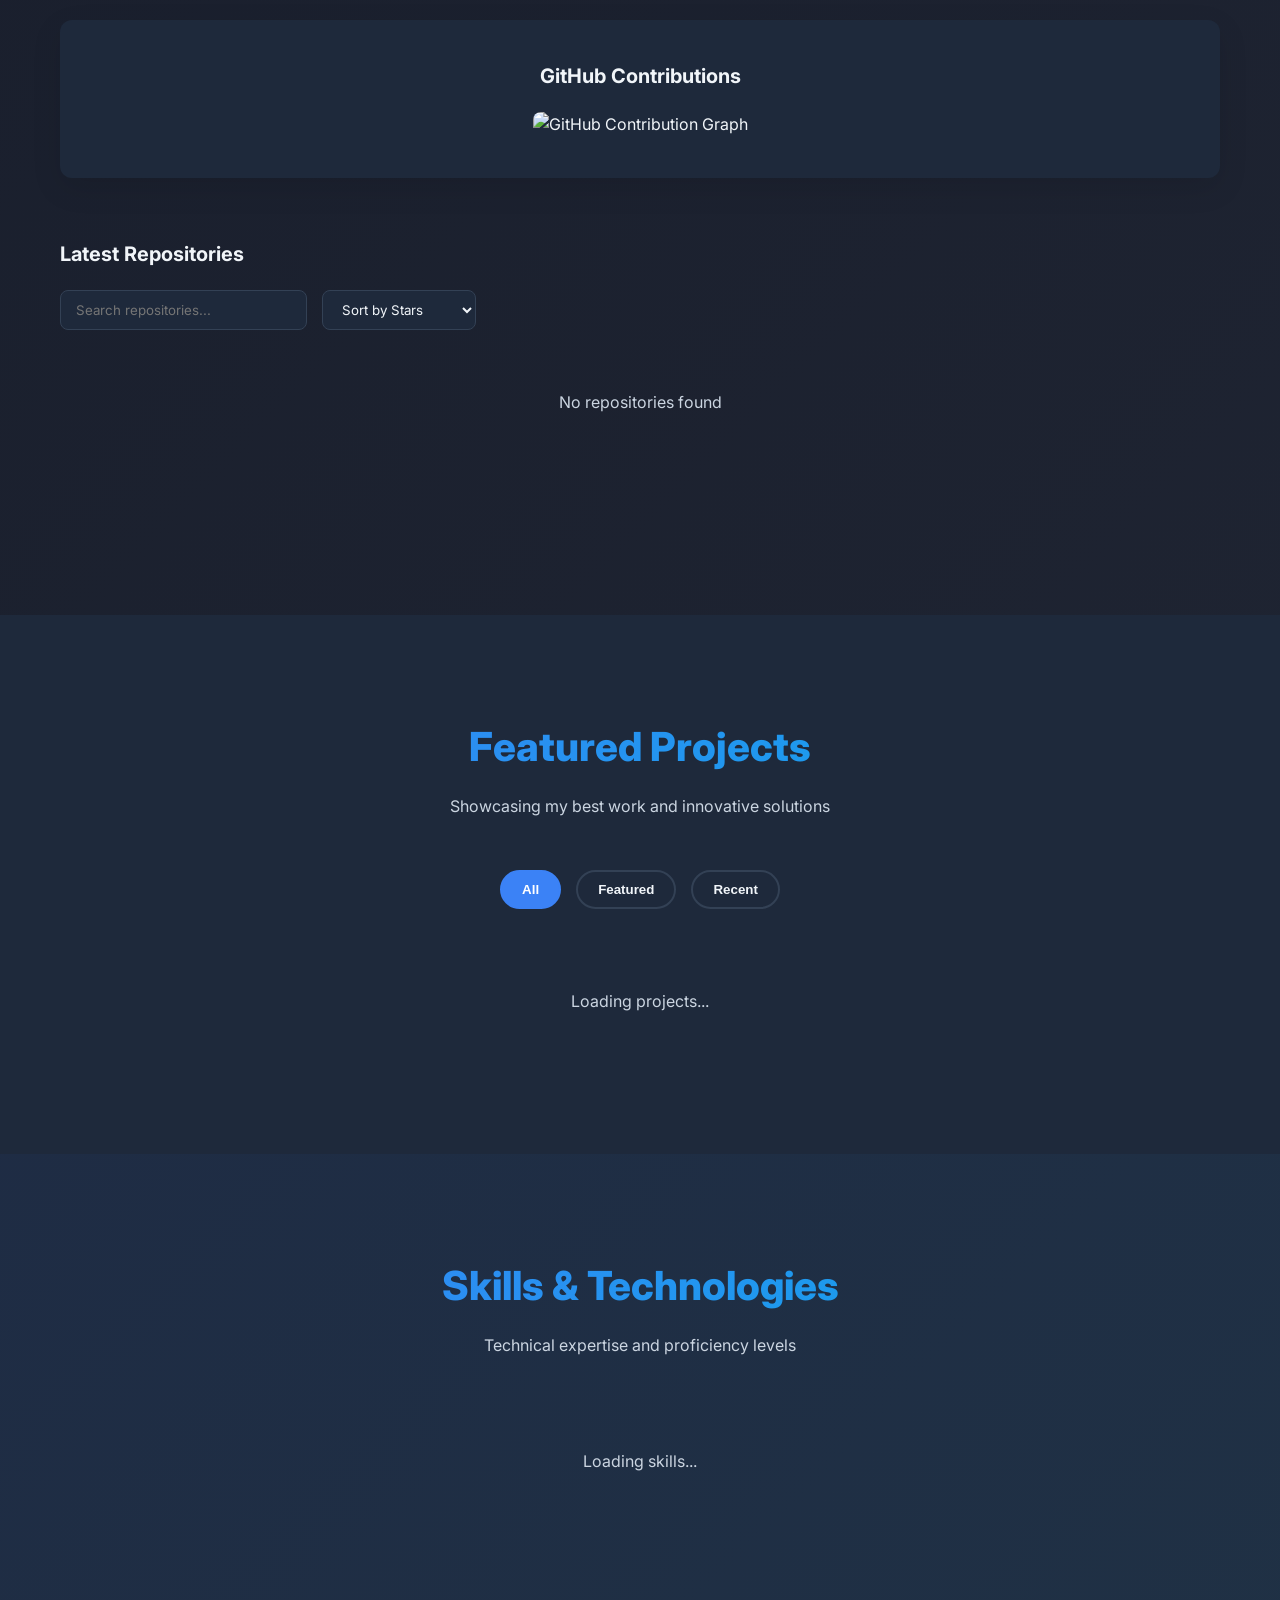
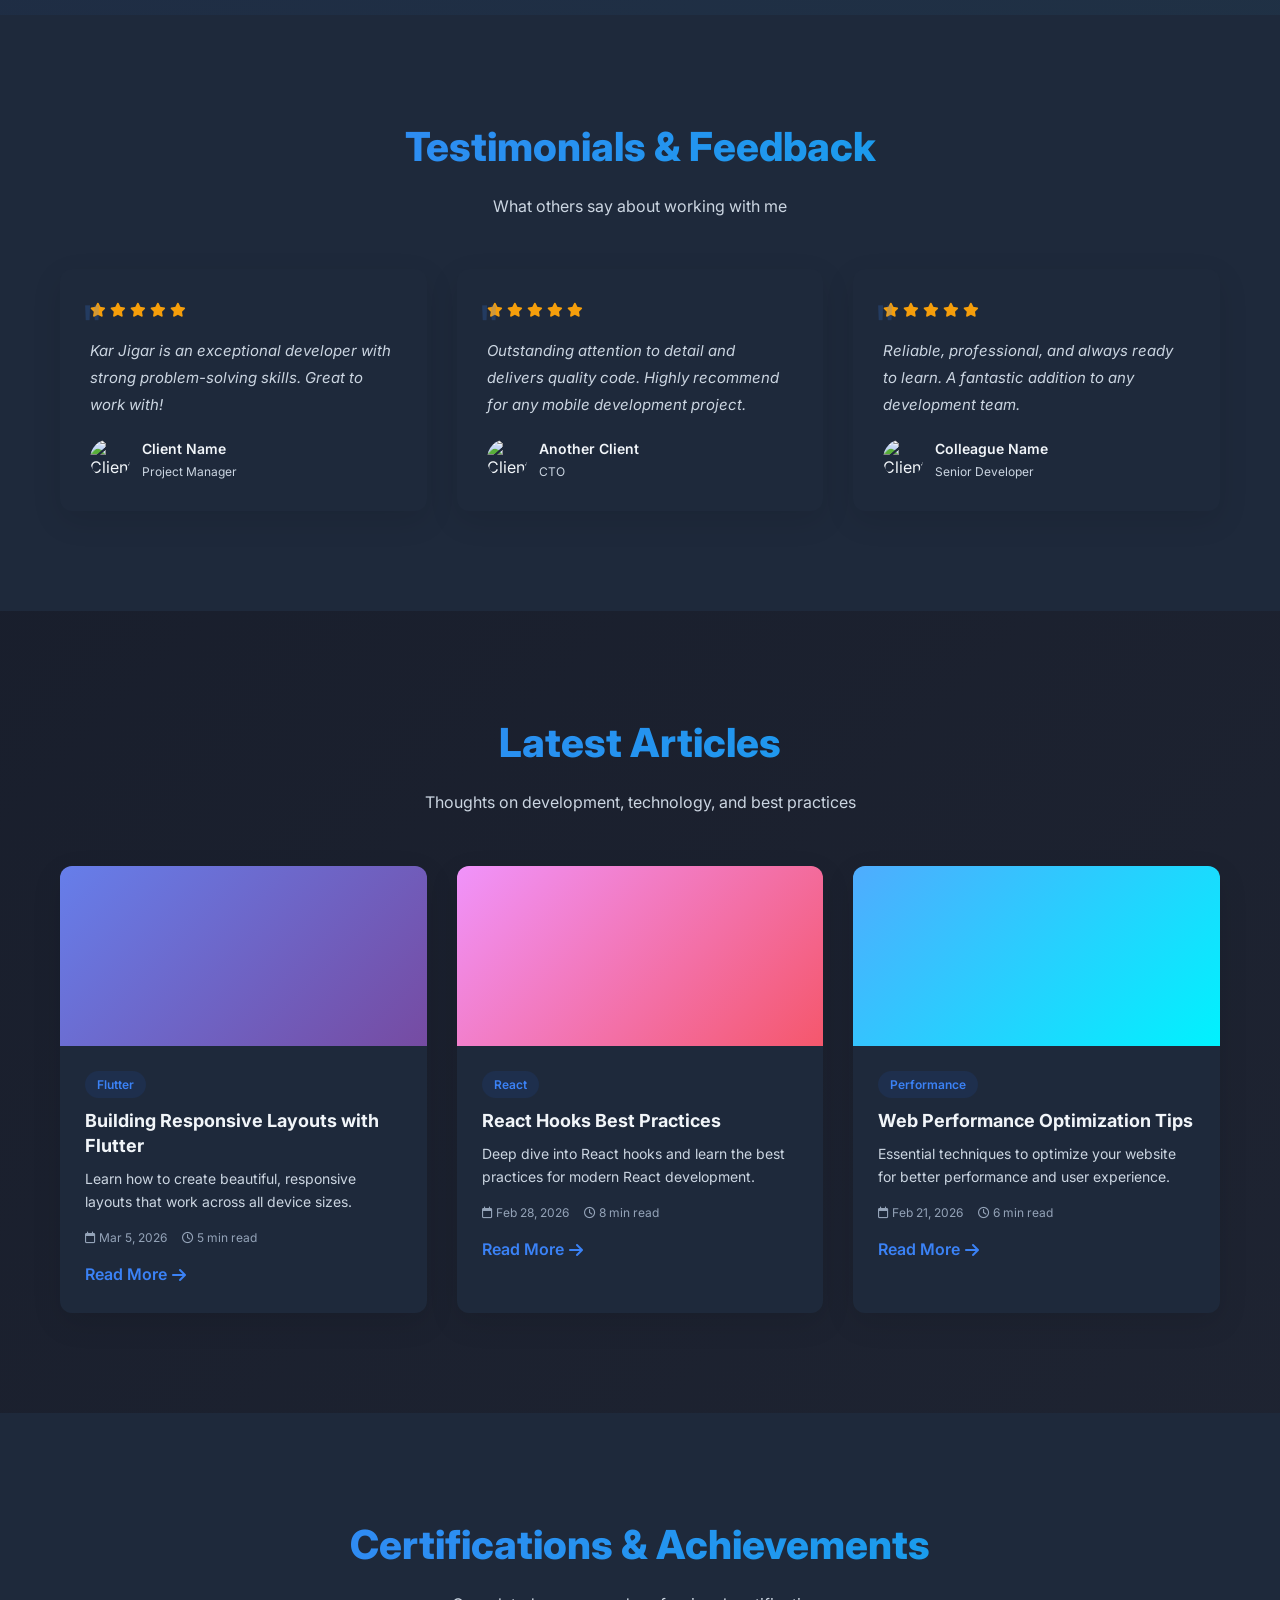
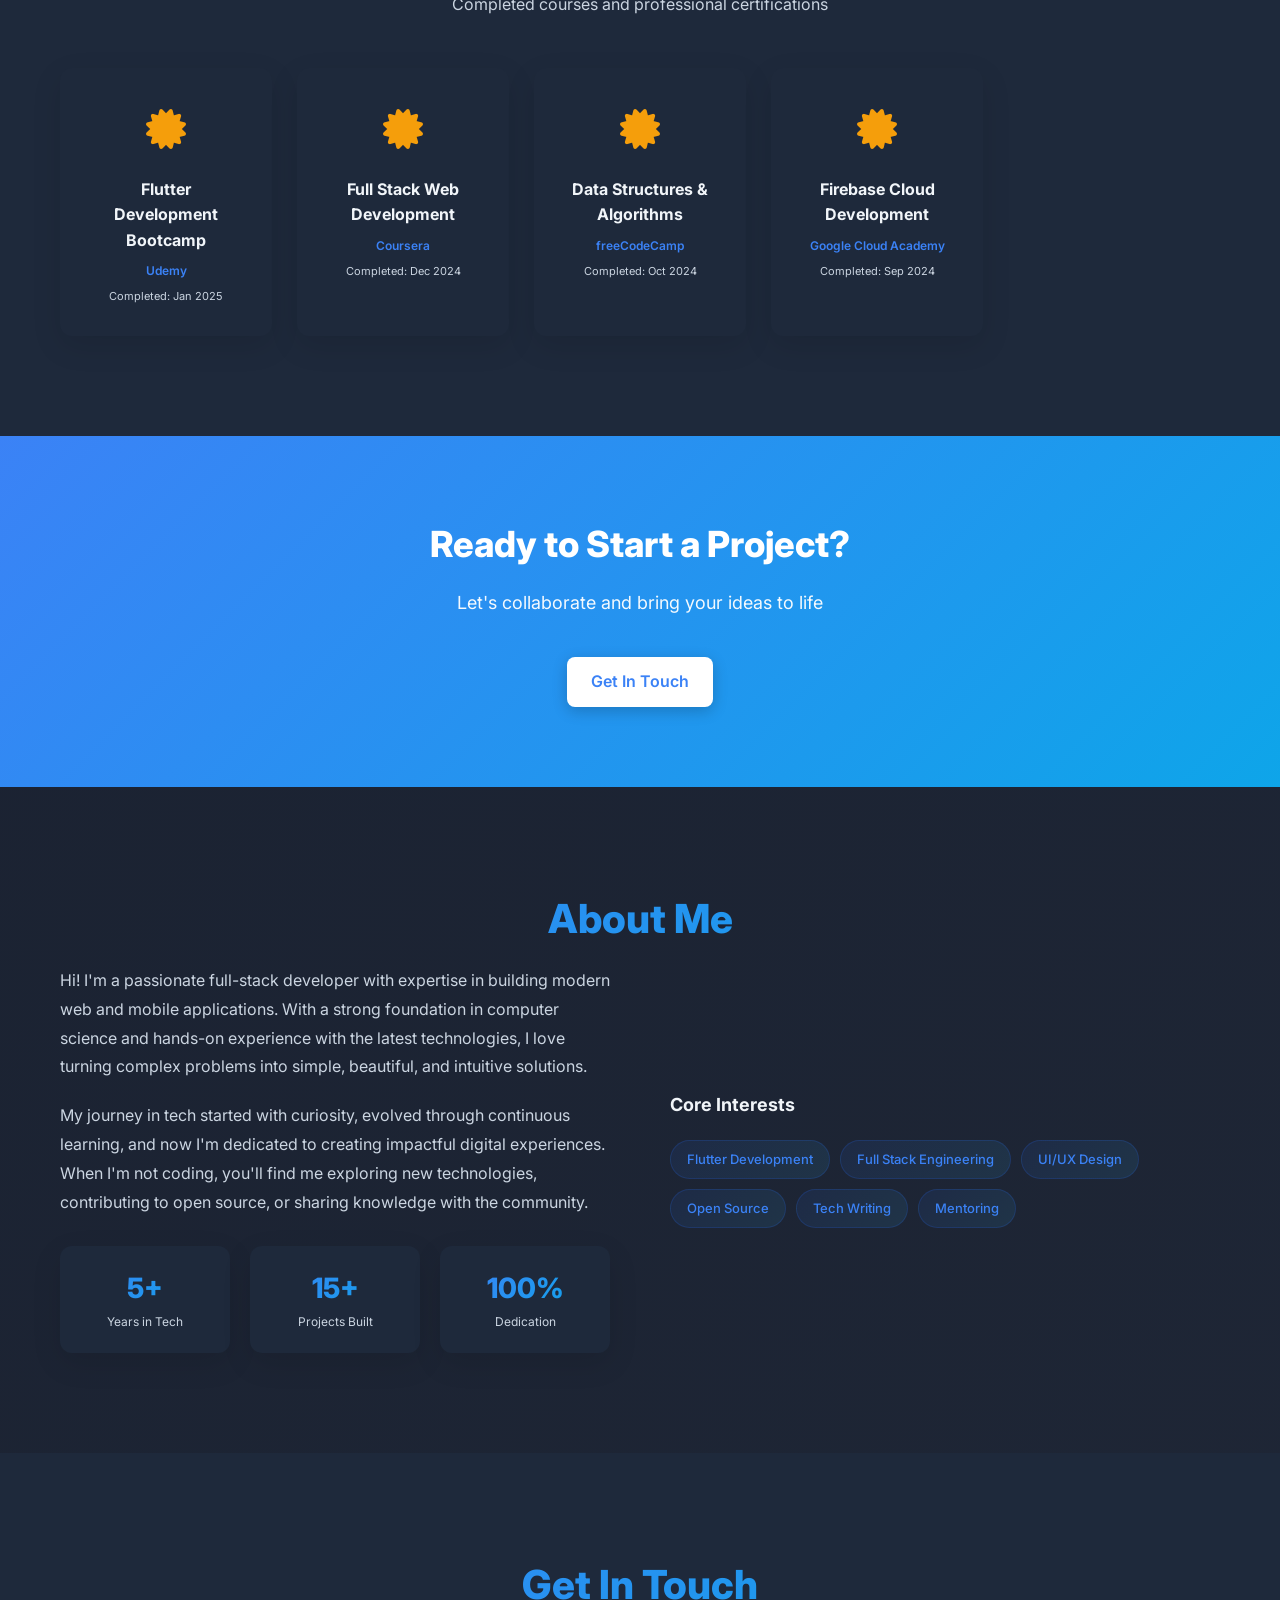
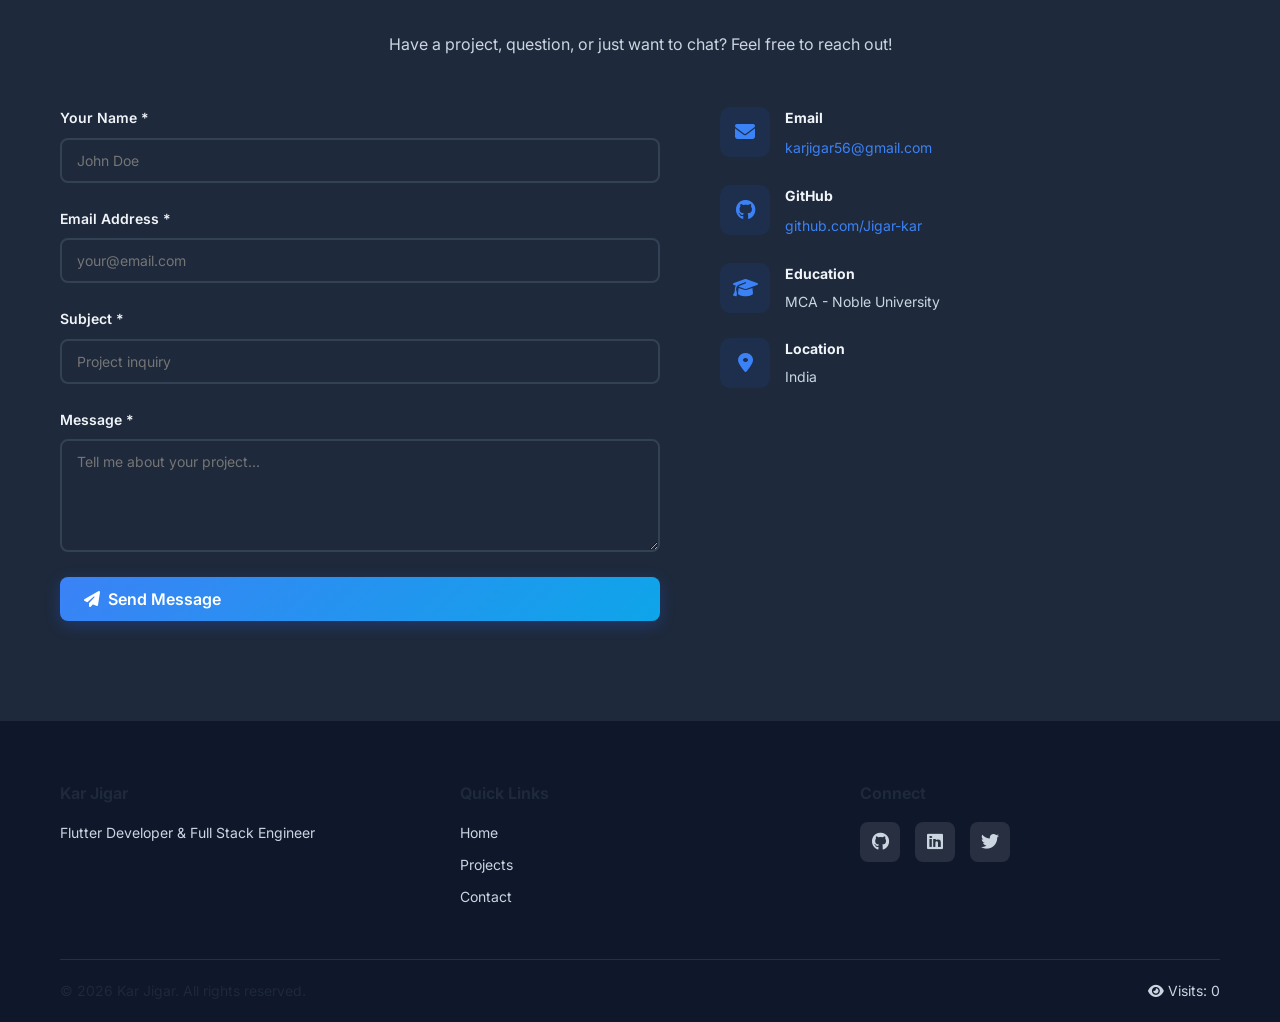
==== commit 00d341d6: "Rename index-enhanced.html to index.html" ====
--- a/index.html
+++ b/index.html
@@ -1,67 +1,963 @@
 <!doctype html>
 <html lang="en">
   <head>
+    <!-- Meta Tags -->
     <meta charset="UTF-8" />
     <meta name="viewport" content="width=device-width, initial-scale=1.0" />
-    <title>Kar Jigar - Professional Portfolio</title>
-    <meta http-equiv="refresh" content="0;url=index-enhanced.html" />
-    <link rel="stylesheet" href="styles.css" />
+    <meta
+      name="description"
+      content="Kar Jigar - Professional Flutter Developer & Full Stack Engineer. Showcasing innovative projects, skills, and GitHub contributions."
+    />
+    <meta
+      name="keywords"
+      content="Flutter Developer, Full Stack Engineer, MCA, Portfolio, Web Developer"
+    />
+    <meta name="theme-color" content="#2563eb" />
+    <meta name="author" content="Kar Jigar" />
+
+    <!-- Open Graph Meta Tags -->
+    <meta
+      property="og:title"
+      content="Kar Jigar - Flutter Developer & Software Engineer"
+    />
+    <meta
+      property="og:description"
+      content="Professional portfolio showcasing skills, projects, and GitHub activity."
+    />
+    <meta property="og:type" content="website" />
+    <meta property="og:url" content="https://jigarr.dev" />
+    <meta
+      property="og:image"
+      content="https://avatars.githubusercontent.com/u/Jigar-kar?v=4"
+    />
+
+    <!-- Twitter Meta Tags -->
+    <meta name="twitter:card" content="summary_large_image" />
+    <meta name="twitter:title" content="Kar Jigar - Flutter Developer" />
+    <meta
+      name="twitter:description"
+      content="Professional portfolio showcasing my work and projects."
+    />
+
+    <title>Kar Jigar - Flutter Developer & Software Engineer | Portfolio</title>
+
+    <!-- Stylesheets -->
+    <link rel="stylesheet" href="css/style-enhanced.css" />
     <link
       rel="stylesheet"
-      href="https://cdnjs.cloudflare.com/ajax/libs/font-awesome/6.4.0/css/all.min.css"
+      href="https://cdnjs.cloudflare.com/ajax/libs/font-awesome/6.5.0/css/all.min.css"
     />
+    <link href="https://unpkg.com/aos@2.3.1/dist/aos.css" rel="stylesheet" />
+    <link
+      href="https://fonts.googleapis.com/css2?family=Inter:wght@400;500;600;700;800&family=Poppins:wght@400;600;700;800&family=JetBrains+Mono:wght@400;600&display=swap"
+      rel="stylesheet"
+    />
+
+    <!-- Structured Data (Schema.org) -->
+    <script type="application/ld+json">
+      {
+        "@context": "https://schema.org",
+        "@type": "Person",
+        "name": "Kar Jigar",
+        "url": "https://jigar-portfolio.com",
+        "sameAs": [
+          "https://github.com/Jigar-kar",
+          "https://linkedin.com",
+          "https://twitter.com"
+        ],
+        "jobTitle": "Flutter Developer & Full Stack Engineer",
+        "description": "Professional Flutter Developer and Full Stack Engineer specializing in modern web and mobile applications.",
+        "email": "karjigar56@gmail.com",
+        "knowsAbout": [
+          "Flutter",
+          "React",
+          "Node.js",
+          "Firebase",
+          "Python",
+          "Java",
+          "JavaScript",
+          "TypeScript"
+        ]
+      }
+    </script>
   </head>
   <body>
+    <!-- Scroll Progress Bar -->
+    <div class="scroll-progress-bar"></div>
+
+    <!-- Navigation -->
+    <nav class="navbar" role="navigation" aria-label="Main navigation">
+      <div class="nav-container">
+        <div class="logo" title="Kar Jigar Portfolio">
+          <span class="logo-text">KJ</span>
+        </div>
+        <ul class="nav-links" role="menubar">
+          <li role="menuitem"><a href="#home" class="nav-link">Home</a></li>
+          <li role="menuitem">
+            <a href="#experience" class="nav-link">Experience</a>
+          </li>
+          <li role="menuitem"><a href="#github" class="nav-link">GitHub</a></li>
+          <li role="menuitem">
+            <a href="#projects" class="nav-link">Projects</a>
+          </li>
+          <li role="menuitem"><a href="#skills" class="nav-link">Skills</a></li>
+          <li role="menuitem">
+            <a href="#testimonials" class="nav-link">Testimonials</a>
+          </li>
+          <li role="menuitem">
+            <a href="#contact" class="nav-link">Contact</a>
+          </li>
+        </ul>
+        <div class="nav-right">
+          <button
+            id="themeToggle"
+            class="theme-toggle"
+            aria-label="Toggle dark mode"
+            title="Toggle dark mode"
+          >
+            <i class="fas fa-moon"></i>
+          </button>
+          <a href="admin-login.html" class="btn-admin" title="Admin panel"
+            >Admin</a
+          >
+        </div>
+        <div
+          class="hamburger"
+          role="button"
+          tabindex="0"
+          aria-label="Toggle menu"
+          title="Toggle navigation menu"
+        >
+          <span></span>
+          <span></span>
+          <span></span>
+        </div>
+      </div>
+    </nav>
+
+    <!-- Hero Section -->
+    <section id="home" class="hero" role="banner" data-parallax-section>
+      <div class="hero-parallax-layer hero-bg-layer" data-parallax-speed="0.2"></div>
+      <div class="hero-parallax-layer hero-shapes" data-parallax-speed="0.45" aria-hidden="true">
+        <span class="shape shape-1"></span>
+        <span class="shape shape-2"></span>
+        <span class="shape shape-3"></span>
+      </div>
+      <div id="heroParticles" class="hero-particles" aria-hidden="true"></div>
+      <div class="hero-container" data-parallax-speed="1">
+        <div class="hero-content" data-aos="fade-up">
+          <div class="profile-image-container" data-parallax-mouse="18">
+            <img
+              id="heroImage"
+              src="https://avatars.githubusercontent.com/u/Jigar-kar?v=4"
+              alt="Kar Jigar - Profile Picture"
+              class="profile-image"
+              loading="lazy"
+            />
+            <div class="image-badge">Available for work</div>
+          </div>
+          <h1 id="heroName" class="hero-title">Kar Jigar</h1>
+          <p id="heroTitle" class="hero-subtitle">
+            <span id="typingText" aria-live="polite"></span><span class="typing-cursor" aria-hidden="true">|</span>
+          </p>
+          <p id="heroBio" class="hero-description">
+            Building innovative solutions with Flutter, React, and Node.js
+          </p>
+          <div class="hero-buttons">
+            <a href="#projects" class="btn btn-primary" title="View projects">
+              <i class="fas fa-arrow-right"></i> View My Work
+            </a>
+            <a
+              id="resumeBtn"
+              href="#"
+              class="btn btn-secondary"
+              download
+              title="Download resume"
+            >
+              <i class="fas fa-download"></i> Resume
+            </a>
+          </div>
+          <div class="social-links">
+            <a
+              id="githubLink"
+              href="https://github.com/Jigar-kar"
+              target="_blank"
+              rel="noopener noreferrer"
+              title="GitHub Profile"
+              aria-label="GitHub"
+            >
+              <i class="fab fa-github"></i>
+            </a>
+            <a
+              id="linkedinLink"
+              href="#"
+              target="_blank"
+              rel="noopener noreferrer"
+              title="LinkedIn"
+              aria-label="LinkedIn"
+            >
+              <i class="fab fa-linkedin"></i>
+            </a>
+            <a
+              id="twitterLink"
+              href="#"
+              target="_blank"
+              rel="noopener noreferrer"
+              title="Twitter"
+              aria-label="Twitter"
+            >
+              <i class="fab fa-twitter"></i>
+            </a>
+            <a
+              id="emailLink"
+              href="mailto:karjigar56@gmail.com"
+              title="Email"
+              aria-label="Email"
+            >
+              <i class="fas fa-envelope"></i>
+            </a>
+          </div>
+        </div>
+        <div class="hero-animation">
+          <div class="floating-card" data-aos="fade-left" data-aos-delay="200">
+            <div class="code-block">
+              <span class="code-line"
+                ><span class="token-tag">&lt;</span
+                ><span class="token-name">developer</span>
+                <span class="token-attr">passionate</span>=<span
+                  class="token-value"
+                  >"true"</span
+                >
+                <span class="token-tag">/&gt;</span></span
+              >
+            </div>
+          </div>
+        </div>
+      </div>
+      <div class="scroll-indicator" title="Scroll down to learn more">
+        <span></span>
+      </div>
+    </section>
+
+    <!-- Statistics Section -->
+    <section id="stats" class="stats-section">
+      <div class="container">
+        <div class="stats-grid">
+          <div class="stat-item" data-aos="fade-up">
+            <h3 class="stat-number" data-target="15">0+</h3>
+            <p class="stat-label">Projects Completed</p>
+          </div>
+          <div class="stat-item" data-aos="fade-up" data-aos-delay="100">
+            <h3 class="stat-number" data-target="5">0+</h3>
+            <p class="stat-label">Years Coding</p>
+          </div>
+          <div class="stat-item" data-aos="fade-up" data-aos-delay="200">
+            <h3 class="stat-number" data-target="50">0+</h3>
+            <p class="stat-label">GitHub Stars</p>
+          </div>
+          <div class="stat-item" data-aos="fade-up" data-aos-delay="300">
+            <h3 class="stat-number" data-target="100">0%</h3>
+            <p class="stat-label">Dedication</p>
+          </div>
+        </div>
+      </div>
+    </section>
+
+    <!-- Experience Section -->
+    <section id="experience" data-parallax-section class="experience-section">
+      <div class="container">
+        <h2 class="section-title" data-aos="fade-up">Experience & Journey</h2>
+        <p class="section-subtitle" data-aos="fade-up" data-aos-delay="100">
+          My professional timeline and key milestones
+        </p>
+
+        <div class="timeline">
+          <div class="timeline-item" data-aos="fade-right">
+            <div class="timeline-marker"></div>
+            <div class="timeline-content">
+              <h3>MCA Student</h3>
+              <p class="timeline-date">2023 - Present</p>
+              <p class="timeline-description">
+                Pursuing Master of Computer Applications at Noble University.
+                Focus on full-stack development and modern software engineering
+                practices.
+              </p>
+              <div class="timeline-tags">
+                <span class="tag">Education</span>
+                <span class="tag">Full Stack</span>
+                <span class="tag">Software Design</span>
+              </div>
+            </div>
+          </div>
+
+          <div class="timeline-item" data-aos="fade-left" data-aos-delay="100">
+            <div class="timeline-marker"></div>
+            <div class="timeline-content">
+              <h3>Freelance Developer</h3>
+              <p class="timeline-date">2022 - Present</p>
+              <p class="timeline-description">
+                Building custom web and mobile applications for clients.
+                Specializing in Flutter development and React web applications
+                with Firebase backends.
+              </p>
+              <div class="timeline-tags">
+                <span class="tag">Flutter</span>
+                <span class="tag">React</span>
+                <span class="tag">Firebase</span>
+              </div>
+            </div>
+          </div>
+
+          <div class="timeline-item" data-aos="fade-right" data-aos-delay="200">
+            <div class="timeline-marker"></div>
+            <div class="timeline-content">
+              <h3>Bachelor's Degree (B.Sc.)</h3>
+              <p class="timeline-date">2021</p>
+              <p class="timeline-description">
+                Completed Bachelor of Science with specialization in Computer
+                Science. Developed foundational knowledge in algorithms, data
+                structures, and web development.
+              </p>
+              <div class="timeline-tags">
+                <span class="tag">Computer Science</span>
+                <span class="tag">Algorithms</span>
+              </div>
+            </div>
+          </div>
+        </div>
+      </div>
+    </section>
+
+    <!-- GitHub Stats Section -->
+    <section id="github" data-parallax-section class="github-section">
+      <div class="container">
+        <h2 class="section-title" data-aos="fade-up">
+          GitHub Activity & Stats
+        </h2>
+        <p class="section-subtitle" data-aos="fade-up" data-aos-delay="100">
+          Track my open source contributions
+        </p>
+
+        <!-- GitHub Stats Cards -->
+        <div class="github-stats">
+          <div class="stat-card" data-aos="zoom-in" data-aos-delay="0">
+            <div class="stat-icon">
+              <i class="fas fa-users"></i>
+            </div>
+            <h3 id="githubFollowers" class="stat-value">0</h3>
+            <p class="stat-name">Followers</p>
+          </div>
+          <div class="stat-card" data-aos="zoom-in" data-aos-delay="50">
+            <div class="stat-icon">
+              <i class="fas fa-user-check"></i>
+            </div>
+            <h3 id="githubFollowing" class="stat-value">0</h3>
+            <p class="stat-name">Following</p>
+          </div>
+          <div class="stat-card" data-aos="zoom-in" data-aos-delay="100">
+            <div class="stat-icon">
+              <i class="fas fa-code-branch"></i>
+            </div>
+            <h3 id="githubRepos" class="stat-value">0</h3>
+            <p class="stat-name">Public Repos</p>
+          </div>
+          <div class="stat-card" data-aos="zoom-in" data-aos-delay="150">
+            <div class="stat-icon">
+              <i class="fas fa-star"></i>
+            </div>
+            <h3 id="totalStars" class="stat-value">0</h3>
+            <p class="stat-name">Total Stars</p>
+          </div>
+        </div>
+
+        <!-- GitHub Contribution Graph -->
+        <div class="contribution-graph" data-aos="fade-up" data-aos-delay="200">
+          <h3>GitHub Contributions</h3>
+          <img
+            id="contributionGraph"
+            src="https://ghchart.rshah.org/Jigar-kar"
+            alt="GitHub Contribution Graph"
+            class="graph-image"
+            loading="lazy"
+          />
+        </div>
+
+        <!-- GitHub Repositories -->
+        <div
+          class="repositories-section"
+          data-aos="fade-up"
+          data-aos-delay="300"
+        >
+          <h3>Latest Repositories</h3>
+          <div class="repo-filters">
+            <input
+              type="text"
+              id="repoSearch"
+              placeholder="Search repositories..."
+              class="search-input"
+              aria-label="Search repositories"
+            />
+            <select
+              id="repoSort"
+              class="sort-select"
+              aria-label="Sort repositories"
+            >
+              <option value="stars">Sort by Stars</option>
+              <option value="name">Sort by Name</option>
+              <option value="updated">Sort by Updated</option>
+            </select>
+          </div>
+          <div id="reposList" class="repos-grid">
+            <div class="loading" role="status" aria-live="polite">
+              Loading repositories...
+            </div>
+          </div>
+        </div>
+      </div>
+    </section>
+
+    <!-- Projects Section -->
+    <section id="projects" data-parallax-section class="projects-section">
+      <div class="container">
+        <h2 class="section-title" data-aos="fade-up">Featured Projects</h2>
+        <p class="section-subtitle" data-aos="fade-up" data-aos-delay="100">
+          Showcasing my best work and innovative solutions
+        </p>
+
+        <!-- Project Filters -->
+        <div class="project-filters" data-aos="fade-up" data-aos-delay="150">
+          <button
+            class="filter-btn active"
+            data-filter="all"
+            aria-pressed="true"
+          >
+            All
+          </button>
+          <button
+            class="filter-btn"
+            data-filter="featured"
+            aria-pressed="false"
+          >
+            Featured
+          </button>
+          <button class="filter-btn" data-filter="recent" aria-pressed="false">
+            Recent
+          </button>
+        </div>
+
+        <!-- Projects Grid -->
+        <div id="projectsGrid" class="projects-grid">
+          <div class="loading" role="status" aria-live="polite">
+            Loading projects...
+          </div>
+        </div>
+      </div>
+    </section>
+
+    <!-- Skills Section -->
+    <section id="skills" data-parallax-section class="skills-section">
+      <div class="container">
+        <h2 class="section-title" data-aos="fade-up">Skills & Technologies</h2>
+        <p class="section-subtitle" data-aos="fade-up" data-aos-delay="100">
+          Technical expertise and proficiency levels
+        </p>
+
+        <!-- Skills Grid -->
+        <div id="skillsGrid" class="skills-grid">
+          <div class="loading" role="status" aria-live="polite">
+            Loading skills...
+          </div>
+        </div>
+      </div>
+    </section>
+
+    <!-- Testimonials Section -->
+    <section id="testimonials" data-parallax-section class="testimonials-section">
+      <div class="container">
+        <h2 class="section-title" data-aos="fade-up">
+          Testimonials & Feedback
+        </h2>
+        <p class="section-subtitle" data-aos="fade-up" data-aos-delay="100">
+          What others say about working with me
+        </p>
+
+        <div class="testimonials-grid">
+          <div class="testimonial-card" data-aos="fade-up">
+            <div class="stars">
+              <i class="fas fa-star"></i>
+              <i class="fas fa-star"></i>
+              <i class="fas fa-star"></i>
+              <i class="fas fa-star"></i>
+              <i class="fas fa-star"></i>
+            </div>
+            <p class="testimonial-text">
+              Kar Jigar is an exceptional developer with strong problem-solving
+              skills. Great to work with!
+            </p>
+            <div class="testimonial-author">
+              <img
+                src="https://ui-avatars.com/api/?name=Client+One"
+                alt="Client testimonial"
+                class="author-avatar"
+                loading="lazy"
+              />
+              <div>
+                <h4>Client Name</h4>
+                <p>Project Manager</p>
+              </div>
+            </div>
+          </div>
+
+          <div class="testimonial-card" data-aos="fade-up" data-aos-delay="100">
+            <div class="stars">
+              <i class="fas fa-star"></i>
+              <i class="fas fa-star"></i>
+              <i class="fas fa-star"></i>
+              <i class="fas fa-star"></i>
+              <i class="fas fa-star"></i>
+            </div>
+            <p class="testimonial-text">
+              Outstanding attention to detail and delivers quality code. Highly
+              recommend for any mobile development project.
+            </p>
+            <div class="testimonial-author">
+              <img
+                src="https://ui-avatars.com/api/?name=Client+Two"
+                alt="Client testimonial"
+                class="author-avatar"
+                loading="lazy"
+              />
+              <div>
+                <h4>Another Client</h4>
+                <p>CTO</p>
+              </div>
+            </div>
+          </div>
+
+          <div class="testimonial-card" data-aos="fade-up" data-aos-delay="200">
+            <div class="stars">
+              <i class="fas fa-star"></i>
+              <i class="fas fa-star"></i>
+              <i class="fas fa-star"></i>
+              <i class="fas fa-star"></i>
+              <i class="fas fa-star"></i>
+            </div>
+            <p class="testimonial-text">
+              Reliable, professional, and always ready to learn. A fantastic
+              addition to any development team.
+            </p>
+            <div class="testimonial-author">
+              <img
+                src="https://ui-avatars.com/api/?name=Client+Three"
+                alt="Client testimonial"
+                class="author-avatar"
+                loading="lazy"
+              />
+              <div>
+                <h4>Colleague Name</h4>
+                <p>Senior Developer</p>
+              </div>
+            </div>
+          </div>
+        </div>
+      </div>
+    </section>
+
+    <!-- Blog Section -->
+    <section id="blog" class="blog-section">
+      <div class="container">
+        <h2 class="section-title" data-aos="fade-up">Latest Articles</h2>
+        <p class="section-subtitle" data-aos="fade-up" data-aos-delay="100">
+          Thoughts on development, technology, and best practices
+        </p>
+
+        <div class="blog-grid" id="blogGrid">
+          <article class="blog-card" data-aos="fade-up">
+            <div
+              class="blog-image"
+              style="
+                background: linear-gradient(135deg, #667eea 0%, #764ba2 100%);
+              "
+            ></div>
+            <div class="blog-content">
+              <span class="blog-category">Flutter</span>
+              <h3>Building Responsive Layouts with Flutter</h3>
+              <p>
+                Learn how to create beautiful, responsive layouts that work
+                across all device sizes.
+              </p>
+              <div class="blog-meta">
+                <span><i class="far fa-calendar"></i> Mar 5, 2026</span>
+                <span><i class="far fa-clock"></i> 5 min read</span>
+              </div>
+              <a href="#" class="blog-link"
+                >Read More <i class="fas fa-arrow-right"></i
+              ></a>
+            </div>
+          </article>
+
+          <article class="blog-card" data-aos="fade-up" data-aos-delay="100">
+            <div
+              class="blog-image"
+              style="
+                background: linear-gradient(135deg, #f093fb 0%, #f5576c 100%);
+              "
+            ></div>
+            <div class="blog-content">
+              <span class="blog-category">React</span>
+              <h3>React Hooks Best Practices</h3>
+              <p>
+                Deep dive into React hooks and learn the best practices for
+                modern React development.
+              </p>
+              <div class="blog-meta">
+                <span><i class="far fa-calendar"></i> Feb 28, 2026</span>
+                <span><i class="far fa-clock"></i> 8 min read</span>
+              </div>
+              <a href="#" class="blog-link"
+                >Read More <i class="fas fa-arrow-right"></i
+              ></a>
+            </div>
+          </article>
+
+          <article class="blog-card" data-aos="fade-up" data-aos-delay="200">
+            <div
+              class="blog-image"
+              style="
+                background: linear-gradient(135deg, #4facfe 0%, #00f2fe 100%);
+              "
+            ></div>
+            <div class="blog-content">
+              <span class="blog-category">Performance</span>
+              <h3>Web Performance Optimization Tips</h3>
+              <p>
+                Essential techniques to optimize your website for better
+                performance and user experience.
+              </p>
+              <div class="blog-meta">
+                <span><i class="far fa-calendar"></i> Feb 21, 2026</span>
+                <span><i class="far fa-clock"></i> 6 min read</span>
+              </div>
+              <a href="#" class="blog-link"
+                >Read More <i class="fas fa-arrow-right"></i
+              ></a>
+            </div>
+          </article>
+        </div>
+      </div>
+    </section>
+
+    <!-- Certifications Section -->
+    <section id="certifications" class="certifications-section">
+      <div class="container">
+        <h2 class="section-title" data-aos="fade-up">
+          Certifications & Achievements
+        </h2>
+        <p class="section-subtitle" data-aos="fade-up" data-aos-delay="100">
+          Completed courses and professional certifications
+        </p>
+
+        <div class="certifications-grid">
+          <div class="cert-card" data-aos="zoom-in">
+            <div class="cert-icon">
+              <i class="fas fa-certificate"></i>
+            </div>
+            <h3>Flutter Development Bootcamp</h3>
+            <p class="cert-issuer">Udemy</p>
+            <p class="cert-date">Completed: Jan 2025</p>
+          </div>
+
+          <div class="cert-card" data-aos="zoom-in" data-aos-delay="50">
+            <div class="cert-icon">
+              <i class="fas fa-certificate"></i>
+            </div>
+            <h3>Full Stack Web Development</h3>
+            <p class="cert-issuer">Coursera</p>
+            <p class="cert-date">Completed: Dec 2024</p>
+          </div>
+
+          <div class="cert-card" data-aos="zoom-in" data-aos-delay="100">
+            <div class="cert-icon">
+              <i class="fas fa-certificate"></i>
+            </div>
+            <h3>Data Structures & Algorithms</h3>
+            <p class="cert-issuer">freeCodeCamp</p>
+            <p class="cert-date">Completed: Oct 2024</p>
+          </div>
+
+          <div class="cert-card" data-aos="zoom-in" data-aos-delay="150">
+            <div class="cert-icon">
+              <i class="fas fa-certificate"></i>
+            </div>
+            <h3>Firebase Cloud Development</h3>
+            <p class="cert-issuer">Google Cloud Academy</p>
+            <p class="cert-date">Completed: Sep 2024</p>
+          </div>
+        </div>
+      </div>
+    </section>
+
+    <!-- CTA Section -->
+    <section class="cta-section" data-aos="fade-up">
+      <div class="container">
+        <h2>Ready to Start a Project?</h2>
+        <p>Let's collaborate and bring your ideas to life</p>
+        <a href="#contact" class="btn btn-primary">Get In Touch</a>
+      </div>
+    </section>
+
+    <!-- About Section -->
+    <section id="about" class="about-section">
+      <div class="container">
+        <h2 class="section-title" data-aos="fade-up">About Me</h2>
+        <div class="about-content" data-aos="fade-up" data-aos-delay="100">
+          <div class="about-text">
+            <p id="aboutText">
+              Hi! I'm a passionate full-stack developer with expertise in
+              building modern web and mobile applications. With a strong
+              foundation in computer science and hands-on experience with the
+              latest technologies, I love turning complex problems into simple,
+              beautiful, and intuitive solutions.
+            </p>
+            <p>
+              My journey in tech started with curiosity, evolved through
+              continuous learning, and now I'm dedicated to creating impactful
+              digital experiences. When I'm not coding, you'll find me exploring
+              new technologies, contributing to open source, or sharing
+              knowledge with the community.
+            </p>
+
+            <div class="about-stats">
+              <div class="stat">
+                <h4 id="experienceYears">5+</h4>
+                <p>Years in Tech</p>
+              </div>
+              <div class="stat">
+                <h4 id="projectsCount">15+</h4>
+                <p>Projects Built</p>
+              </div>
+              <div class="stat">
+                <h4>100%</h4>
+                <p>Dedication</p>
+              </div>
+            </div>
+          </div>
+          <div class="about-interests">
+            <h3>Core Interests</h3>
+            <div id="interestsTags" class="interests-tags">
+              <span class="interest-tag">Flutter Development</span>
+              <span class="interest-tag">Full Stack Engineering</span>
+              <span class="interest-tag">UI/UX Design</span>
+              <span class="interest-tag">Open Source</span>
+              <span class="interest-tag">Tech Writing</span>
+              <span class="interest-tag">Mentoring</span>
+            </div>
+          </div>
+        </div>
+      </div>
+    </section>
+
+    <!-- Contact Section -->
+    <section id="contact" data-parallax-section class="contact-section">
+      <div class="container">
+        <h2 class="section-title" data-aos="fade-up">Get In Touch</h2>
+        <p class="section-subtitle" data-aos="fade-up" data-aos-delay="100">
+          Have a project, question, or just want to chat? Feel free to reach
+          out!
+        </p>
+
+        <div class="contact-content">
+          <form
+            id="contactForm"
+            class="contact-form"
+            novalidate
+            data-aos="fade-right"
+          >
+            <div class="form-group">
+              <label for="contactName">Your Name *</label>
+              <input
+                type="text"
+                id="contactName"
+                placeholder="John Doe"
+                required
+                aria-required="true"
+              />
+              <span class="form-error" id="nameError"></span>
+            </div>
+            <div class="form-group">
+              <label for="contactEmail">Email Address *</label>
+              <input
+                type="email"
+                id="contactEmail"
+                placeholder="your@email.com"
+                required
+                aria-required="true"
+              />
+              <span class="form-error" id="emailError"></span>
+            </div>
+            <div class="form-group">
+              <label for="contactSubject">Subject *</label>
+              <input
+                type="text"
+                id="contactSubject"
+                placeholder="Project inquiry"
+                required
+                aria-required="true"
+              />
+              <span class="form-error" id="subjectError"></span>
+            </div>
+            <div class="form-group">
+              <label for="contactMessage">Message *</label>
+              <textarea
+                id="contactMessage"
+                placeholder="Tell me about your project..."
+                rows="5"
+                required
+                aria-required="true"
+              ></textarea>
+              <span class="form-error" id="messageError"></span>
+            </div>
+            <button type="submit" class="btn btn-primary">
+              <i class="fas fa-paper-plane"></i> Send Message
+            </button>
+          </form>
+
+          <div class="contact-info" data-aos="fade-left">
+            <div class="contact-item">
+              <div class="contact-icon">
+                <i class="fas fa-envelope"></i>
+              </div>
+              <div>
+                <h4>Email</h4>
+                <a
+                  id="contactEmailLink"
+                  href="mailto:karjigar56@gmail.com"
+                  class="copy-to-clipboard"
+                  title="Click to copy email"
+                  >karjigar56@gmail.com</a
+                >
+              </div>
+            </div>
+            <div class="contact-item">
+              <div class="contact-icon">
+                <i class="fab fa-github"></i>
+              </div>
+              <div>
+                <h4>GitHub</h4>
+                <a
+                  href="https://github.com/Jigar-kar"
+                  target="_blank"
+                  rel="noopener noreferrer"
+                  >github.com/Jigar-kar</a
+                >
+              </div>
+            </div>
+            <div class="contact-item">
+              <div class="contact-icon">
+                <i class="fas fa-graduation-cap"></i>
+              </div>
+              <div>
+                <h4>Education</h4>
+                <p>MCA - Noble University</p>
+              </div>
+            </div>
+            <div class="contact-item">
+              <div class="contact-icon">
+                <i class="fas fa-map-marker-alt"></i>
+              </div>
+              <div>
+                <h4>Location</h4>
+                <p>India</p>
+              </div>
+            </div>
+          </div>
+        </div>
+      </div>
+    </section>
+
+    <!-- Footer -->
+    <footer class="footer">
+      <div class="container">
+        <div class="footer-content">
+          <div class="footer-section">
+            <h4>Kar Jigar</h4>
+            <p>Flutter Developer & Full Stack Engineer</p>
+          </div>
+          <div class="footer-section">
+            <h4>Quick Links</h4>
+            <ul>
+              <li><a href="#home">Home</a></li>
+              <li><a href="#projects">Projects</a></li>
+              <li><a href="#contact">Contact</a></li>
+            </ul>
+          </div>
+          <div class="footer-section">
+            <h4>Connect</h4>
+            <div class="footer-socials">
+              <a
+                href="https://github.com/Jigar-kar"
+                target="_blank"
+                rel="noopener noreferrer"
+                title="GitHub"
+              >
+                <i class="fab fa-github"></i>
+              </a>
+              <a
+                href="#"
+                target="_blank"
+                rel="noopener noreferrer"
+                title="LinkedIn"
+              >
+                <i class="fab fa-linkedin"></i>
+              </a>
+              <a
+                href="#"
+                target="_blank"
+                rel="noopener noreferrer"
+                title="Twitter"
+              >
+                <i class="fab fa-twitter"></i>
+              </a>
+            </div>
+          </div>
+        </div>
+        <div class="footer-bottom">
+          <p>&copy; 2026 Kar Jigar. All rights reserved.</p>
+          <div class="visitor-counter">
+            <p>
+              <i class="fas fa-eye"></i> Visits:
+              <span id="visitorCount">0</span>
+            </p>
+          </div>
+        </div>
+      </div>
+    </footer>
+
+    <!-- Loading Skeleton -->
     <div
-      style="
-        display: flex;
-        flex-direction: column;
-        align-items: center;
-        justify-content: center;
-        min-height: 100vh;
-        font-family: &quot;Inter&quot;, sans-serif;
-        background: linear-gradient(135deg, #0f172a 0%, #1e293b 100%);
-        color: #e2e8f0;
-        text-align: center;
-      "
+      id="loadingOverlay"
+      class="loading-overlay hidden"
+      role="status"
+      aria-label="Loading"
     >
-      <div
-        style="
-          background: rgba(15, 23, 42, 0.8);
-          backdrop-filter: blur(10px);
-          padding: 40px;
-          border-radius: 12px;
-          border: 1px solid rgba(226, 232, 240, 0.1);
-          box-shadow: 0 20px 25px -5px rgba(0, 0, 0, 0.1);
-        "
-      >
-        <h1 style="font-size: 2rem; margin-bottom: 20px; color: #60a5fa">
-          🚀 Welcome to Your Portfolio
-        </h1>
-        <p style="font-size: 1.1rem; margin-bottom: 30px; color: #cbd5e1">
-          Redirecting to your professional portfolio...
-        </p>
-        <p style="margin-bottom: 30px; color: #94a3b8">
-          If not redirected automatically:
-        </p>
-        <a
-          href="index-new.html"
-          style="
-            display: inline-block;
-            padding: 12px 32px;
-            background: linear-gradient(135deg, #2563eb, #38bdf8);
-            color: white;
-            text-decoration: none;
-            border-radius: 6px;
-            font-weight: 600;
-            transition: transform 0.3s ease;
-            cursor: pointer;
-          "
-          onmouseover="this.style.transform = 'translateY(-2px)'"
-          onmouseout="this.style.transform = 'translateY(0)'"
-          >Click Here to Continue</a
-        >
-      </div>
+      <div class="spinner"></div>
     </div>
+
+    <!-- Toast Notification -->
+    <div id="toast" class="toast" role="alert" aria-live="assertive"></div>
+
+    <!-- Firebase Scripts -->
+    <script src="https://www.gstatic.com/firebasejs/10.7.0/firebase-app-compat.js"></script>
+    <script src="https://www.gstatic.com/firebasejs/10.7.0/firebase-firestore-compat.js"></script>
+    <script src="https://www.gstatic.com/firebasejs/10.7.0/firebase-auth-compat.js"></script>
+
+    <!-- AOS Animation Library -->
+    <script src="https://unpkg.com/aos@2.3.1/dist/aos.js"></script>
+
+    <!-- Application Scripts -->
+    <script src="js/config.js"></script>
+    <script src="js/admin-access.js"></script>
+    <script src="js/enhanced.js"></script>
+    <script src="js/github.js"></script>
   </body>
 </html>
--- a/css/style-enhanced.css
+++ b/css/style-enhanced.css
@@ -0,0 +1,2531 @@
+/* ===========================
+   VARIABLES & THEME COLORS
+   =========================== */
+
+:root {
+  --primary: #2563eb;
+  --primary-light: #3b82f6;
+  --primary-dark: #1d4ed8;
+  --secondary: #38bdf8;
+  --accent: #f59e0b;
+  --success: #10b981;
+  --danger: #ef4444;
+  --warning: #f59e0b;
+  --dark: #0f172a;
+  --darker: #020617;
+  --light: #f8fafc;
+  --lighter: #f1f5f9;
+  --text: #1e293b;
+  --text-secondary: #64748b;
+  --text-tertiary: #94a3b8;
+  --border: #e2e8f0;
+  --shadow: 0 10px 30px rgba(0, 0, 0, 0.1);
+  --shadow-lg: 0 20px 50px rgba(0, 0, 0, 0.15);
+  --shadow-xl: 0 30px 60px rgba(0, 0, 0, 0.2);
+  --transition: all 0.3s cubic-bezier(0.25, 0.46, 0.45, 0.94);
+  --transition-fast: all 0.2s ease;
+  --transition-slow: all 0.5s ease;
+  --gradient-primary: linear-gradient(
+    135deg,
+    var(--primary) 0%,
+    var(--secondary) 100%
+  );
+  --gradient-accent: linear-gradient(135deg, var(--accent) 0%, #f97316 100%);
+}
+
+[data-theme="dark"] {
+  --primary: #3b82f6;
+  --secondary: #0ea5e9;
+  --accent: #f59e0b;
+  --dark: #0f172a;
+  --darker: #020617;
+  --light: #1e293b;
+  --lighter: #334155;
+  --text: #f1f5f9;
+  --text-secondary: #cbd5e1;
+  --text-tertiary: #94a3b8;
+  --border: #334155;
+}
+
+/* ===========================
+   GLOBAL STYLES
+   =========================== */
+
+* {
+  margin: 0;
+  padding: 0;
+  box-sizing: border-box;
+}
+
+html {
+  scroll-behavior: smooth;
+  scroll-padding-top: 80px;
+}
+
+body {
+  font-family: "Inter", sans-serif;
+  background: var(--light);
+  color: var(--text);
+  line-height: 1.6;
+  transition: var(--transition);
+  overflow-x: hidden;
+}
+
+/* ===========================
+   SCROLL PROGRESS BAR
+   =========================== */
+
+.scroll-progress-bar {
+  position: fixed;
+  top: 0;
+  left: 0;
+  height: 4px;
+  background: var(--gradient-primary);
+  width: 0%;
+  z-index: 9999;
+  transition: width 0.2s ease;
+  box-shadow: 0 0 20px rgba(37, 99, 235, 0.5);
+}
+
+/* ===========================
+   CONTAINERS & LAYOUT
+   =========================== */
+
+.container {
+  max-width: 1200px;
+  margin: 0 auto;
+  padding: 0 20px;
+}
+
+/* ===========================
+   BUTTONS
+   =========================== */
+
+.btn {
+  padding: 12px 24px;
+  border: none;
+  border-radius: 8px;
+  font-family: "Inter", sans-serif;
+  font-weight: 600;
+  cursor: pointer;
+  transition: var(--transition);
+  text-decoration: none;
+  display: inline-flex;
+  align-items: center;
+  gap: 8px;
+  font-size: 16px;
+  position: relative;
+  overflow: hidden;
+}
+
+.btn::before {
+  content: "";
+  position: absolute;
+  top: 50%;
+  left: 50%;
+  width: 0;
+  height: 0;
+  border-radius: 50%;
+  background: rgba(255, 255, 255, 0.3);
+  transform: translate(-50%, -50%);
+  transition:
+    width 0.6s,
+    height 0.6s;
+}
+
+.btn:active::before {
+  width: 300px;
+  height: 300px;
+}
+
+.btn-primary {
+  background: var(--gradient-primary);
+  color: white;
+  box-shadow: 0 4px 15px rgba(37, 99, 235, 0.3);
+}
+
+.btn-primary:hover {
+  transform: translateY(-2px);
+  box-shadow: 0 6px 25px rgba(37, 99, 235, 0.4);
+}
+
+.btn-primary:focus {
+  outline: 2px solid var(--primary);
+  outline-offset: 2px;
+}
+
+.btn-secondary {
+  border: 2px solid var(--primary);
+  color: var(--primary);
+  background: transparent;
+}
+
+.btn-secondary:hover {
+  background: var(--primary);
+  color: white;
+}
+
+.btn-secondary:focus {
+  outline: 2px solid var(--primary);
+  outline-offset: 2px;
+}
+
+/* ===========================
+   NAVBAR
+   =========================== */
+
+.navbar {
+  background: rgba(255, 255, 255, 0.95);
+  backdrop-filter: blur(10px);
+  box-shadow: 0 4px 20px rgba(0, 0, 0, 0.05);
+  position: sticky;
+  top: 0;
+  z-index: 999;
+  transition: var(--transition);
+}
+
+[data-theme="dark"] .navbar {
+  background: rgba(15, 23, 42, 0.95);
+}
+
+.nav-container {
+  max-width: 1200px;
+  margin: 0 auto;
+  padding: 0 20px;
+  display: flex;
+  justify-content: space-between;
+  align-items: center;
+  height: 70px;
+}
+
+.logo {
+  font-size: 24px;
+  font-weight: 800;
+  background: var(--gradient-primary);
+  -webkit-background-clip: text;
+  -webkit-text-fill-color: transparent;
+  background-clip: text;
+  user-select: none;
+}
+
+.logo-text {
+  display: inline-flex;
+  align-items: center;
+  justify-content: center;
+  width: 40px;
+  height: 40px;
+  background: var(--gradient-primary);
+  color: white;
+  border-radius: 10px;
+  font-weight: bold;
+  box-shadow: 0 4px 15px rgba(37, 99, 235, 0.3);
+}
+
+.nav-links {
+  display: flex;
+  list-style: none;
+  gap: 30px;
+}
+
+.nav-link {
+  text-decoration: none;
+  color: var(--text);
+  font-weight: 500;
+  transition: var(--transition-fast);
+  position: relative;
+  padding: 8px 0;
+}
+
+.nav-link:focus {
+  outline: 2px solid var(--primary);
+  outline-offset: 4px;
+  border-radius: 4px;
+}
+
+.nav-link:hover {
+  color: var(--primary);
+}
+
+.nav-link::after {
+  content: "";
+  position: absolute;
+  bottom: -5px;
+  left: 0;
+  width: 0;
+  height: 2px;
+  background: var(--primary);
+  transition: var(--transition-fast);
+}
+
+.nav-link:hover::after {
+  width: 100%;
+}
+
+.nav-right {
+  display: flex;
+  align-items: center;
+  gap: 20px;
+}
+
+.btn-admin {
+  display: none !important;
+}
+
+.theme-toggle {
+  background: var(--lighter);
+  border: none;
+  width: 40px;
+  height: 40px;
+  border-radius: 8px;
+  cursor: pointer;
+  display: flex;
+  align-items: center;
+  justify-content: center;
+  color: var(--text);
+  transition: var(--transition);
+}
+
+.theme-toggle:hover {
+  background: var(--primary);
+  color: white;
+  transform: scale(1.05);
+}
+
+.theme-toggle:focus {
+  outline: 2px solid var(--primary);
+  outline-offset: 2px;
+}
+
+.hamburger {
+  display: none;
+  flex-direction: column;
+  cursor: pointer;
+  gap: 6px;
+}
+
+.hamburger span {
+  width: 25px;
+  height: 2px;
+  background: var(--text);
+  transition: var(--transition-fast);
+  border-radius: 2px;
+}
+
+.hamburger.active span:nth-child(1) {
+  transform: rotate(45deg) translate(10px, 10px);
+}
+
+.hamburger.active span:nth-child(2) {
+  opacity: 0;
+}
+
+.hamburger.active span:nth-child(3) {
+  transform: rotate(-45deg) translate(7px, -7px);
+}
+
+/* ===========================
+   HERO SECTION
+   =========================== */
+
+.hero {
+  min-height: 100vh;
+  display: flex;
+  align-items: center;
+  justify-content: center;
+  padding: 80px 20px;
+  background: linear-gradient(
+    135deg,
+    rgba(37, 99, 235, 0.05) 0%,
+    rgba(56, 189, 248, 0.05) 100%
+  );
+  position: relative;
+  overflow: hidden;
+}
+
+.hero::before {
+  content: "";
+  position: absolute;
+  top: 0;
+  left: 0;
+  right: 0;
+  bottom: 0;
+  background:
+    radial-gradient(
+      circle at 20% 50%,
+      rgba(37, 99, 235, 0.1) 0%,
+      transparent 50%
+    ),
+    radial-gradient(
+      circle at 80% 80%,
+      rgba(56, 189, 248, 0.1) 0%,
+      transparent 50%
+    );
+  pointer-events: none;
+}
+
+.hero-container {
+  max-width: 1200px;
+  margin: 0 auto;
+  width: 100%;
+  display: grid;
+  grid-template-columns: 1fr 1fr;
+  gap: 60px;
+  align-items: center;
+  position: relative;
+  z-index: 1;
+}
+
+.hero-content {
+  text-align: left;
+  animation: slideInLeft 0.8s ease;
+}
+
+.profile-image-container {
+  position: relative;
+  width: 150px;
+  height: 150px;
+  margin-bottom: 30px;
+  border-radius: 20px;
+  overflow: hidden;
+  border: 3px solid var(--primary);
+  box-shadow: 0 10px 40px rgba(37, 99, 235, 0.3);
+  animation: float 3s ease-in-out infinite;
+}
+
+@keyframes float {
+  0%,
+  100% {
+    transform: translateY(0px);
+  }
+  50% {
+    transform: translateY(-10px);
+  }
+}
+
+.profile-image {
+  width: 100%;
+  height: 100%;
+  object-fit: cover;
+}
+
+.image-badge {
+  position: absolute;
+  bottom: -8px;
+  right: -8px;
+  background: var(--success);
+  color: white;
+  padding: 6px 12px;
+  border-radius: 20px;
+  font-size: 12px;
+  font-weight: 600;
+  box-shadow: 0 4px 12px rgba(16, 185, 129, 0.3);
+  animation: pulse 2s ease-in-out infinite;
+}
+
+@keyframes pulse {
+  0%,
+  100% {
+    transform: scale(1);
+  }
+  50% {
+    transform: scale(1.05);
+  }
+}
+
+.hero-title {
+  font-size: 64px;
+  font-weight: 800;
+  margin-bottom: 15px;
+  line-height: 1.2;
+  background: var(--gradient-primary);
+  -webkit-background-clip: text;
+  -webkit-text-fill-color: transparent;
+  background-clip: text;
+}
+
+.hero-subtitle {
+  font-size: 24px;
+  font-weight: 600;
+  color: var(--text-secondary);
+  margin-bottom: 15px;
+}
+
+.hero-description {
+  font-size: 18px;
+  color: var(--text-secondary);
+  margin-bottom: 30px;
+  line-height: 1.8;
+}
+
+.hero-buttons {
+  display: flex;
+  gap: 15px;
+  margin-bottom: 30px;
+  flex-wrap: wrap;
+}
+
+.social-links {
+  display: flex;
+  gap: 15px;
+  align-items: center;
+}
+
+.social-links a {
+  width: 45px;
+  height: 45px;
+  display: flex;
+  align-items: center;
+  justify-content: center;
+  background: var(--lighter);
+  color: var(--primary);
+  border-radius: 10px;
+  transition: var(--transition);
+  text-decoration: none;
+  font-size: 18px;
+}
+
+.social-links a:hover {
+  background: var(--gradient-primary);
+  color: white;
+  transform: translateY(-5px);
+  box-shadow: 0 10px 25px rgba(37, 99, 235, 0.3);
+}
+
+.social-links a:focus {
+  outline: 2px solid var(--primary);
+  outline-offset: 2px;
+}
+
+.hero-animation {
+  position: relative;
+  height: 400px;
+  display: flex;
+  align-items: center;
+  justify-content: center;
+}
+
+.floating-card {
+  background: var(--gradient-primary);
+  padding: 20px;
+  border-radius: 16px;
+  box-shadow: 0 20px 60px rgba(37, 99, 235, 0.3);
+  animation: float 4s ease-in-out infinite;
+  position: relative;
+}
+
+.code-block {
+  font-family: "JetBrains Mono", monospace;
+  font-size: 14px;
+  color: white;
+  line-height: 1.6;
+  white-space: nowrap;
+}
+
+.token-tag {
+  color: #ffd700;
+}
+.token-name {
+  color: #87ceeb;
+}
+.token-attr {
+  color: #90ee90;
+}
+.token-value {
+  color: #ffb6c1;
+}
+
+.scroll-indicator {
+  position: absolute;
+  bottom: 30px;
+  left: 50%;
+  transform: translateX(-50%);
+  cursor: pointer;
+  animation: bounce 2s infinite;
+}
+
+@keyframes bounce {
+  0%,
+  20%,
+  50%,
+  80%,
+  100% {
+    transform: translateX(-50%) translateY(0);
+  }
+  40% {
+    transform: translateX(-50%) translateY(-10px);
+  }
+  60% {
+    transform: translateX(-50%) translateY(-5px);
+  }
+}
+
+.scroll-indicator span {
+  display: block;
+  width: 6px;
+  height: 6px;
+  background: var(--primary);
+  border-radius: 50%;
+  margin: 0 auto 8px;
+}
+
+/* ===========================
+   STATISTICS SECTION
+   =========================== */
+
+.stats-section {
+  padding: 60px 20px;
+  background: linear-gradient(
+    135deg,
+    rgba(37, 99, 235, 0.05) 0%,
+    rgba(56, 189, 248, 0.05) 100%
+  );
+}
+
+.stats-grid {
+  display: grid;
+  grid-template-columns: repeat(auto-fit, minmax(200px, 1fr));
+  gap: 30px;
+  max-width: 1200px;
+  margin: 0 auto;
+}
+
+.stat-item {
+  text-align: center;
+  padding: 30px;
+  background: var(--light);
+  border-radius: 12px;
+  box-shadow: var(--shadow);
+  transition: var(--transition);
+}
+
+.stat-item:hover {
+  transform: translateY(-5px);
+  box-shadow: var(--shadow-lg);
+}
+
+.stat-number {
+  font-size: 48px;
+  font-weight: 800;
+  background: var(--gradient-primary);
+  -webkit-background-clip: text;
+  -webkit-text-fill-color: transparent;
+  background-clip: text;
+  margin-bottom: 10px;
+}
+
+.stat-label {
+  font-size: 16px;
+  color: var(--text-secondary);
+  font-weight: 500;
+}
+
+/* ===========================
+   TIMELINE SECTION
+   =========================== */
+
+.experience-section {
+  padding: 100px 20px;
+}
+
+.timeline {
+  position: relative;
+  padding: 40px 0;
+  max-width: 900px;
+  margin: 0 auto;
+}
+
+.timeline::before {
+  content: "";
+  position: absolute;
+  left: 50%;
+  transform: translateX(-50%);
+  width: 2px;
+  height: 100%;
+  background: var(--gradient-primary);
+}
+
+.timeline-item {
+  margin-bottom: 50px;
+  position: relative;
+  width: 100%;
+}
+
+.timeline-item:nth-child(odd) .timeline-content {
+  margin-left: 0;
+  margin-right: auto;
+  width: 45%;
+  text-align: right;
+}
+
+.timeline-item:nth-child(even) .timeline-content {
+  margin-left: auto;
+  margin-right: 0;
+  width: 45%;
+  text-align: left;
+}
+
+.timeline-marker {
+  position: absolute;
+  left: 50%;
+  top: 0;
+  transform: translateX(-50%);
+  width: 15px;
+  height: 15px;
+  background: var(--primary);
+  border: 3px solid var(--light);
+  border-radius: 50%;
+  box-shadow: 0 0 0 4px rgba(37, 99, 235, 0.2);
+  z-index: 2;
+}
+
+.timeline-content {
+  background: var(--light);
+  padding: 30px;
+  border-radius: 12px;
+  box-shadow: var(--shadow);
+  transition: var(--transition);
+}
+
+.timeline-content:hover {
+  box-shadow: var(--shadow-lg);
+  transform: translateY(-5px);
+}
+
+.timeline-content h3 {
+  font-size: 20px;
+  margin-bottom: 5px;
+  color: var(--text);
+}
+
+.timeline-date {
+  font-size: 14px;
+  color: var(--primary);
+  font-weight: 600;
+  margin-bottom: 10px;
+}
+
+.timeline-description {
+  font-size: 15px;
+  color: var(--text-secondary);
+  line-height: 1.6;
+  margin-bottom: 15px;
+}
+
+.timeline-tags {
+  display: flex;
+  gap: 8px;
+  flex-wrap: wrap;
+  justify-content: right;
+}
+
+.tag {
+  display: inline-block;
+  padding: 4px 12px;
+  background: rgba(37, 99, 235, 0.1);
+  color: var(--primary);
+  border-radius: 20px;
+  font-size: 12px;
+  font-weight: 600;
+}
+
+/* ===========================
+   GITHUB SECTION
+   =========================== */
+
+.github-section {
+  padding: 100px 20px;
+  background: linear-gradient(
+    135deg,
+    rgba(255, 255, 255, 0.5) 0%,
+    rgba(240, 240, 240, 0.5) 100%
+  );
+}
+
+[data-theme="dark"] .github-section {
+  background: linear-gradient(
+    135deg,
+    rgba(20, 20, 30, 0.5) 0%,
+    rgba(30, 30, 40, 0.5) 100%
+  );
+}
+
+.github-stats {
+  display: grid;
+  grid-template-columns: repeat(auto-fit, minmax(200px, 1fr));
+  gap: 20px;
+  margin-bottom: 60px;
+}
+
+.stat-card {
+  background: var(--light);
+  padding: 30px;
+  border-radius: 12px;
+  text-align: center;
+  box-shadow: var(--shadow);
+  transition: var(--transition);
+  border: 2px solid transparent;
+}
+
+.stat-card:hover {
+  transform: translateY(-5px);
+  box-shadow: var(--shadow-lg);
+  border-color: var(--primary);
+}
+
+.stat-icon {
+  font-size: 32px;
+  color: var(--primary);
+  margin-bottom: 15px;
+}
+
+.stat-value {
+  font-size: 36px;
+  font-weight: 800;
+  margin-bottom: 10px;
+  background: var(--gradient-primary);
+  -webkit-background-clip: text;
+  -webkit-text-fill-color: transparent;
+  background-clip: text;
+}
+
+.stat-name {
+  font-size: 14px;
+  color: var(--text-secondary);
+  font-weight: 500;
+}
+
+.contribution-graph {
+  background: var(--light);
+  padding: 40px;
+  border-radius: 12px;
+  text-align: center;
+  box-shadow: var(--shadow);
+  margin-bottom: 60px;
+}
+
+.contribution-graph h3 {
+  margin-bottom: 20px;
+  font-size: 20px;
+}
+
+.graph-image {
+  max-width: 100%;
+  height: auto;
+  border-radius: 8px;
+}
+
+.repositories-section {
+  margin-bottom: 60px;
+}
+
+.repositories-section h3 {
+  font-size: 20px;
+  margin-bottom: 20px;
+}
+
+.repo-filters {
+  display: flex;
+  gap: 15px;
+  margin-bottom: 20px;
+  flex-wrap: wrap;
+}
+
+.search-input,
+.sort-select {
+  padding: 10px 15px;
+  border: 1px solid var(--border);
+  border-radius: 8px;
+  background: var(--light);
+  color: var(--text);
+  font-family: "Inter", sans-serif;
+  transition: var(--transition);
+}
+
+.search-input:focus,
+.sort-select:focus {
+  outline: none;
+  border-color: var(--primary);
+  box-shadow: 0 0 0 3px rgba(37, 99, 235, 0.1);
+}
+
+.repos-grid {
+  display: grid;
+  grid-template-columns: repeat(auto-fill, minmax(300px, 1fr));
+  gap: 20px;
+}
+
+.repo-card {
+  background: #ffffff;
+  padding: 0;
+  border-radius: 20px;
+  border: 1px solid #e5e7eb;
+  box-shadow: 0 4px 12px rgba(0, 0, 0, 0.05);
+  transition: all 0.3s ease;
+  cursor: pointer;
+  position: relative;
+  overflow: hidden;
+  display: flex;
+  flex-direction: column;
+  min-height: 280px;
+}
+
+.repo-card::before {
+  content: "";
+  position: absolute;
+  top: 0;
+  left: 0;
+  right: 0;
+  height: 4px;
+  background: linear-gradient(90deg, #3b82f6 0%, #8b5cf6 100%);
+  opacity: 1;
+}
+
+.repo-card::after {
+  content: "";
+  position: absolute;
+  top: 0;
+  right: 0;
+  width: 200px;
+  height: 200px;
+  background: radial-gradient(
+    circle at 100px 0,
+    rgba(59, 130, 246, 0.05),
+    transparent 60%
+  );
+  pointer-events: none;
+}
+
+.repo-card:hover {
+  transform: translateY(-8px);
+  box-shadow: 0 12px 28px rgba(0, 0, 0, 0.12);
+  border-color: #d1d5db;
+}
+
+.repo-header {
+  position: relative;
+  z-index: 2;
+  padding: 28px 28px 16px;
+  display: flex;
+  justify-content: space-between;
+  align-items: center;
+  gap: 12px;
+}
+
+.repo-name {
+  font-size: 22px;
+  font-weight: 700;
+  color: #1f2937;
+  word-break: break-word;
+  margin: 0;
+  flex: 1;
+}
+
+.repo-star {
+  padding: 6px 12px;
+  background: #fef3c7;
+  color: #d97706;
+  border-radius: 8px;
+  font-size: 12px;
+  font-weight: 700;
+  white-space: nowrap;
+  transition: all 0.2s ease;
+  border: 1px solid #fde68a;
+}
+
+.repo-star:hover {
+  background: #fcd34d;
+  transform: translateY(-2px);
+}
+
+.repo-description {
+  font-size: 13px;
+  color: #6b7280;
+  margin: 0;
+  line-height: 1.5;
+  flex-grow: 1;
+  position: relative;
+  z-index: 2;
+  padding: 0 28px;
+  font-weight: 400;
+  opacity: 1;
+  visibility: visible;
+  transition: all 0.3s ease;
+  display: -webkit-box;
+  -webkit-line-clamp: 2;
+  -webkit-box-orient: vertical;
+  overflow: hidden;
+}
+
+.repo-card:not(:hover) .repo-description {
+  opacity: 0.8;
+}
+
+.repo-meta {
+  display: flex;
+  gap: 12px;
+  font-size: 11px;
+  color: #9ca3af;
+  margin: 12px 0 0 0;
+  position: relative;
+  z-index: 2;
+  flex-wrap: wrap;
+  align-items: center;
+  padding: 0 28px;
+  opacity: 1;
+  visibility: visible;
+  transition: all 0.3s ease;
+}
+
+.repo-meta span {
+  display: inline-flex;
+  align-items: center;
+  gap: 4px;
+  font-weight: 600;
+  color: #6b7280;
+}
+
+.repo-meta i {
+  color: #9ca3af;
+  font-size: 11px;
+}
+
+.repo-footer {
+  display: flex;
+  gap: 10px;
+  position: relative;
+  z-index: 2;
+  flex-wrap: wrap;
+  padding: 18px 28px 28px;
+  opacity: 1;
+  visibility: visible;
+  transition: all 0.3s ease;
+}
+
+.repo-footer a,
+.repo-footer.a {
+  display: inline-flex;
+  align-items: center;
+  gap: 5px;
+  padding: 8px 14px;
+  background: #3b82f6;
+  color: white;
+  border-radius: 8px;
+  text-decoration: none;
+  font-size: 11px;
+  font-weight: 700;
+  transition: all 0.2s ease;
+  border: none;
+  cursor: pointer;
+}
+
+.repo-footer a:hover,
+.repo-footer.a:hover {
+  background: #2563eb;
+  transform: translateY(-2px);
+  box-shadow: 0 4px 12px rgba(59, 130, 246, 0.3);
+}
+
+.activity-timeline {
+  margin-top: 40px;
+}
+
+.activity-timeline h3 {
+  font-size: 20px;
+  margin-bottom: 20px;
+}
+
+.timeline-item-activity {
+  padding: 15px 0;
+  border-bottom: 1px solid var(--border);
+  display: flex;
+  gap: 15px;
+}
+
+.timeline-item-activity:last-child {
+  border-bottom: none;
+}
+
+.activity-icon {
+  width: 40px;
+  height: 40px;
+  background: rgba(37, 99, 235, 0.1);
+  border-radius: 50%;
+  display: flex;
+  align-items: center;
+  justify-content: center;
+  color: var(--primary);
+  flex-shrink: 0;
+}
+
+.activity-content h4 {
+  margin-bottom: 5px;
+  font-size: 14px;
+}
+
+.activity-content p {
+  font-size: 12px;
+  color: var(--text-secondary);
+}
+
+/* ===========================
+   PROJECTS SECTION
+   =========================== */
+
+.projects-section {
+  padding: 100px 20px;
+}
+
+.section-title {
+  font-size: 40px;
+  font-weight: 800;
+  text-align: center;
+  margin-bottom: 15px;
+  background: var(--gradient-primary);
+  -webkit-background-clip: text;
+  -webkit-text-fill-color: transparent;
+  background-clip: text;
+}
+
+.section-subtitle {
+  font-size: 16px;
+  text-align: center;
+  color: var(--text-secondary);
+  margin-bottom: 50px;
+}
+
+.project-filters {
+  display: flex;
+  gap: 15px;
+  justify-content: center;
+  margin-bottom: 40px;
+  flex-wrap: wrap;
+}
+
+.filter-btn {
+  padding: 10px 20px;
+  border: 2px solid var(--border);
+  background: transparent;
+  color: var(--text);
+  border-radius: 20px;
+  cursor: pointer;
+  font-weight: 600;
+  transition: var(--transition-fast);
+}
+
+.filter-btn:hover,
+.filter-btn.active {
+  background: var(--primary);
+  color: white;
+  border-color: var(--primary);
+}
+
+.filter-btn:focus {
+  outline: 2px solid var(--primary);
+  outline-offset: 2px;
+}
+
+.projects-grid {
+  display: grid;
+  grid-template-columns: repeat(auto-fill, minmax(320px, 1fr));
+  gap: 30px;
+}
+
+.project-card {
+  background: var(--light);
+  border-radius: 12px;
+  overflow: hidden;
+  box-shadow: var(--shadow);
+  transition: var(--transition);
+  cursor: pointer;
+}
+
+.project-card:hover {
+  transform: translateY(-10px);
+  box-shadow: var(--shadow-lg);
+}
+
+.project-image {
+  width: 100%;
+  height: 200px;
+  object-fit: cover;
+  background: var(--gradient-primary);
+  position: relative;
+  overflow: hidden;
+}
+
+.project-image::after {
+  content: "";
+  position: absolute;
+  top: 0;
+  left: 0;
+  right: 0;
+  bottom: 0;
+  background: rgba(0, 0, 0, 0);
+  transition: var(--transition);
+}
+
+.project-card:hover .project-image::after {
+  background: rgba(0, 0, 0, 0.3);
+}
+
+.project-content {
+  padding: 25px;
+  position: relative;
+}
+
+.project-badge {
+  display: inline-block;
+  padding: 4px 12px;
+  background: var(--accent);
+  color: white;
+  border-radius: 20px;
+  font-size: 12px;
+  font-weight: 600;
+  margin-bottom: 10px;
+}
+
+.project-title {
+  font-size: 18px;
+  font-weight: 700;
+  margin-bottom: 10px;
+  color: var(--text);
+}
+
+.project-description {
+  font-size: 14px;
+  color: var(--text-secondary);
+  margin-bottom: 15px;
+  line-height: 1.6;
+}
+
+.project-techs {
+  display: flex;
+  flex-wrap: wrap;
+  gap: 8px;
+  margin-bottom: 15px;
+}
+
+.tech-tag {
+  display: inline-block;
+  padding: 4px 10px;
+  background: rgba(37, 99, 235, 0.1);
+  color: var(--primary);
+  border-radius: 6px;
+  font-size: 12px;
+  font-weight: 500;
+}
+
+.project-links {
+  display: flex;
+  gap: 10px;
+}
+
+.project-links a {
+  display: inline-flex;
+  align-items: center;
+  gap: 5px;
+  padding: 8px 12px;
+  background: var(--primary);
+  color: white;
+  border-radius: 6px;
+  text-decoration: none;
+  font-size: 12px;
+  transition: var(--transition-fast);
+}
+
+.project-links a:hover {
+  background: var(--primary-dark);
+  transform: translateY(-2px);
+}
+
+/* ===========================
+   SKILLS SECTION
+   =========================== */
+
+.skills-section {
+  padding: 100px 20px;
+  background: linear-gradient(
+    135deg,
+    rgba(37, 99, 235, 0.05) 0%,
+    rgba(56, 189, 248, 0.05) 100%
+  );
+}
+
+.skills-grid {
+  display: grid;
+  grid-template-columns: repeat(auto-fill, minmax(150px, 1fr));
+  gap: 20px;
+  max-width: 1200px;
+  margin: 0 auto;
+}
+
+.skill-card {
+  display: flex;
+  flex-direction: column;
+  align-items: center;
+  justify-content: center;
+  padding: 25px;
+  background: var(--light);
+  border-radius: 12px;
+  text-align: center;
+  box-shadow: var(--shadow);
+  transition: var(--transition);
+  position: relative;
+  overflow: hidden;
+}
+
+.skill-card::before {
+  content: "";
+  position: absolute;
+  top: 0;
+  left: 0;
+  right: 0;
+  bottom: 0;
+  background: var(--gradient-primary);
+  opacity: 0;
+  transition: var(--transition);
+  z-index: 0;
+}
+
+.skill-card:hover {
+  transform: translateY(-5px);
+  box-shadow: var(--shadow-lg);
+}
+
+.skill-card:hover::before {
+  opacity: 0.05;
+}
+
+.skill-card i {
+  font-size: 36px;
+  color: var(--primary);
+  margin-bottom: 10px;
+  transition: var(--transition);
+  position: relative;
+  z-index: 1;
+}
+
+.skill-card:hover i {
+  color: var(--secondary);
+  transform: scale(1.2);
+}
+
+.skill-card h3 {
+  position: relative;
+  z-index: 1;
+  font-size: 14px;
+  font-weight: 600;
+  color: var(--text);
+}
+
+.skill-card .proficiency {
+  position: relative;
+  z-index: 1;
+  width: 100%;
+  height: 6px;
+  background: var(--lighter);
+  border-radius: 3px;
+  margin-top: 10px;
+  overflow: hidden;
+}
+
+.skill-card .proficiency-bar {
+  height: 100%;
+  background: var(--gradient-primary);
+  border-radius: 3px;
+  animation: fillBar 1s ease-out;
+}
+
+@keyframes fillBar {
+  from {
+    width: 0%;
+  }
+  to {
+    width: var(--proficiency);
+  }
+}
+
+/* ===========================
+   TESTIMONIALS SECTION
+   =========================== */
+
+.testimonials-section {
+  padding: 100px 20px;
+}
+
+.testimonials-grid {
+  display: grid;
+  grid-template-columns: repeat(auto-fit, minmax(300px, 1fr));
+  gap: 30px;
+  max-width: 1200px;
+  margin: 0 auto;
+}
+
+.testimonial-card {
+  background: var(--light);
+  padding: 30px;
+  border-radius: 12px;
+  box-shadow: var(--shadow);
+  transition: var(--transition);
+  position: relative;
+}
+
+.testimonial-card::before {
+  content: '"';
+  position: absolute;
+  top: 10px;
+  left: 20px;
+  font-size: 60px;
+  color: var(--primary);
+  opacity: 0.2;
+}
+
+.testimonial-card:hover {
+  transform: translateY(-5px);
+  box-shadow: var(--shadow-lg);
+}
+
+.stars {
+  color: var(--accent);
+  font-size: 14px;
+  margin-bottom: 15px;
+}
+
+.testimonial-text {
+  font-size: 15px;
+  line-height: 1.8;
+  color: var(--text-secondary);
+  margin-bottom: 20px;
+  font-style: italic;
+}
+
+.testimonial-author {
+  display: flex;
+  gap: 12px;
+  align-items: center;
+}
+
+.author-avatar {
+  width: 40px;
+  height: 40px;
+  border-radius: 50%;
+  object-fit: cover;
+}
+
+.testimonial-author h4 {
+  font-size: 14px;
+  font-weight: 600;
+  margin-bottom: 2px;
+}
+
+.testimonial-author p {
+  font-size: 12px;
+  color: var(--text-secondary);
+}
+
+/* ===========================
+   BLOG SECTION
+   =========================== */
+
+.blog-section {
+  padding: 100px 20px;
+  background: linear-gradient(
+    135deg,
+    rgba(240, 240, 240, 0.5) 0%,
+    rgba(250, 250, 250, 0.5) 100%
+  );
+}
+
+[data-theme="dark"] .blog-section {
+  background: linear-gradient(
+    135deg,
+    rgba(20, 20, 30, 0.5) 0%,
+    rgba(30, 30, 40, 0.5) 100%
+  );
+}
+
+.blog-grid {
+  display: grid;
+  grid-template-columns: repeat(auto-fill, minmax(300px, 1fr));
+  gap: 30px;
+  max-width: 1200px;
+  margin: 0 auto;
+}
+
+.blog-card {
+  background: var(--light);
+  border-radius: 12px;
+  overflow: hidden;
+  box-shadow: var(--shadow);
+  transition: var(--transition);
+}
+
+.blog-card:hover {
+  transform: translateY(-8px);
+  box-shadow: var(--shadow-lg);
+}
+
+.blog-image {
+  width: 100%;
+  height: 180px;
+  background: var(--gradient-primary);
+}
+
+.blog-content {
+  padding: 25px;
+}
+
+.blog-category {
+  display: inline-block;
+  padding: 4px 12px;
+  background: rgba(37, 99, 235, 0.1);
+  color: var(--primary);
+  border-radius: 20px;
+  font-size: 12px;
+  font-weight: 600;
+  margin-bottom: 10px;
+}
+
+.blog-card h3 {
+  font-size: 18px;
+  font-weight: 700;
+  margin-bottom: 10px;
+  color: var(--text);
+  line-height: 1.4;
+}
+
+.blog-card p {
+  font-size: 14px;
+  color: var(--text-secondary);
+  margin-bottom: 15px;
+  line-height: 1.6;
+}
+
+.blog-meta {
+  display: flex;
+  gap: 15px;
+  font-size: 12px;
+  color: var(--text-tertiary);
+  margin-bottom: 15px;
+}
+
+.blog-link {
+  display: inline-flex;
+  align-items: center;
+  gap: 5px;
+  color: var(--primary);
+  text-decoration: none;
+  font-weight: 600;
+  transition: var(--transition-fast);
+}
+
+.blog-link:hover {
+  color: var(--primary-dark);
+  transform: translateX(5px);
+}
+
+/* ===========================
+   CERTIFICATIONS SECTION
+   =========================== */
+
+.certifications-section {
+  padding: 100px 20px;
+}
+
+.certifications-grid {
+  display: grid;
+  grid-template-columns: repeat(auto-fill, minmax(200px, 1fr));
+  gap: 25px;
+  max-width: 1200px;
+  margin: 0 auto;
+}
+
+.cert-card {
+  background: var(--light);
+  padding: 30px;
+  border-radius: 12px;
+  text-align: center;
+  box-shadow: var(--shadow);
+  transition: var(--transition);
+  display: flex;
+  flex-direction: column;
+  align-items: center;
+}
+
+.cert-card:hover {
+  transform: scale(1.05);
+  box-shadow: var(--shadow-lg);
+}
+
+.cert-icon {
+  font-size: 40px;
+  color: var(--accent);
+  margin-bottom: 15px;
+}
+
+.cert-card h3 {
+  font-size: 16px;
+  font-weight: 700;
+  margin-bottom: 8px;
+  color: var(--text);
+}
+
+.cert-issuer {
+  font-size: 12px;
+  color: var(--primary);
+  font-weight: 600;
+  margin-bottom: 8px;
+}
+
+.cert-date {
+  font-size: 11px;
+  color: var(--text-secondary);
+}
+
+/* ===========================
+   CTA SECTION
+   =========================== */
+
+.cta-section {
+  padding: 80px 20px;
+  background: var(--gradient-primary);
+  color: white;
+  text-align: center;
+}
+
+.cta-section h2 {
+  font-size: 36px;
+  font-weight: 800;
+  margin-bottom: 15px;
+}
+
+.cta-section p {
+  font-size: 18px;
+  margin-bottom: 30px;
+  opacity: 0.95;
+}
+
+.cta-section .btn {
+  margin-top: 10px;
+}
+
+.cta-section .btn-primary {
+  background: white;
+  color: var(--primary);
+  box-shadow: 0 4px 15px rgba(0, 0, 0, 0.2);
+}
+
+.cta-section .btn-primary:hover {
+  background: var(--lighter);
+  box-shadow: 0 6px 25px rgba(0, 0, 0, 0.3);
+}
+
+/* ===========================
+   ABOUT SECTION
+   =========================== */
+
+.about-section {
+  padding: 100px 20px;
+  background: linear-gradient(
+    135deg,
+    rgba(240, 240, 240, 0.3) 0%,
+    rgba(250, 250, 250, 0.3) 100%
+  );
+}
+
+[data-theme="dark"] .about-section {
+  background: linear-gradient(
+    135deg,
+    rgba(20, 20, 30, 0.3) 0%,
+    rgba(30, 30, 40, 0.3) 100%
+  );
+}
+
+.about-content {
+  display: grid;
+  grid-template-columns: 1fr 1fr;
+  gap: 60px;
+  max-width: 1200px;
+  margin: 0 auto;
+  align-items: center;
+}
+
+.about-text p {
+  font-size: 16px;
+  line-height: 1.8;
+  color: var(--text-secondary);
+  margin-bottom: 20px;
+}
+
+.about-stats {
+  display: grid;
+  grid-template-columns: repeat(3, 1fr);
+  gap: 20px;
+  margin-top: 30px;
+}
+
+.about-stats .stat {
+  text-align: center;
+  padding: 20px;
+  background: var(--light);
+  border-radius: 12px;
+  box-shadow: var(--shadow);
+}
+
+.about-stats h4 {
+  font-size: 28px;
+  font-weight: 800;
+  background: var(--gradient-primary);
+  -webkit-background-clip: text;
+  -webkit-text-fill-color: transparent;
+  background-clip: text;
+}
+
+.about-stats p {
+  font-size: 12px;
+  color: var(--text-secondary);
+  margin: 0;
+}
+
+.about-interests h3 {
+  font-size: 18px;
+  font-weight: 700;
+  margin-bottom: 20px;
+}
+
+.interests-tags {
+  display: flex;
+  flex-wrap: wrap;
+  gap: 10px;
+}
+
+.interest-tag {
+  display: inline-block;
+  padding: 8px 16px;
+  background: linear-gradient(
+    135deg,
+    rgba(37, 99, 235, 0.1) 0%,
+    rgba(56, 189, 248, 0.1) 100%
+  );
+  border: 1px solid rgba(37, 99, 235, 0.2);
+  color: var(--primary);
+  border-radius: 20px;
+  font-size: 13px;
+  font-weight: 500;
+  transition: var(--transition-fast);
+}
+
+.interest-tag:hover {
+  background: var(--gradient-primary);
+  color: white;
+  border-color: var(--primary);
+}
+
+/* ===========================
+   CONTACT SECTION
+   =========================== */
+
+.contact-section {
+  padding: 100px 20px;
+}
+
+.contact-content {
+  display: grid;
+  grid-template-columns: 1.2fr 1fr;
+  gap: 60px;
+  max-width: 1200px;
+  margin: 0 auto;
+  align-items: start;
+}
+
+.contact-form {
+  display: flex;
+  flex-direction: column;
+  gap: 25px;
+}
+
+.form-group {
+  display: flex;
+  flex-direction: column;
+}
+
+.form-group label {
+  font-size: 14px;
+  font-weight: 600;
+  margin-bottom: 8px;
+  color: var(--text);
+}
+
+.form-group input,
+.form-group textarea {
+  padding: 12px 15px;
+  border: 2px solid var(--border);
+  border-radius: 8px;
+  font-family: "Inter", sans-serif;
+  font-size: 14px;
+  color: var(--text);
+  background: var(--light);
+  transition: var(--transition-fast);
+  resize: vertical;
+}
+
+.form-group input:focus,
+.form-group textarea:focus {
+  outline: none;
+  border-color: var(--primary);
+  box-shadow: 0 0 0 3px rgba(37, 99, 235, 0.1);
+}
+
+.form-error {
+  display: none;
+  color: var(--danger);
+  font-size: 12px;
+  margin-top: 5px;
+}
+
+.form-error.show {
+  display: block;
+}
+
+.contact-info {
+  display: flex;
+  flex-direction: column;
+  gap: 25px;
+}
+
+.contact-item {
+  display: flex;
+  gap: 15px;
+}
+
+.contact-icon {
+  width: 50px;
+  height: 50px;
+  display: flex;
+  align-items: center;
+  justify-content: center;
+  background: rgba(37, 99, 235, 0.1);
+  border-radius: 10px;
+  color: var(--primary);
+  font-size: 20px;
+  flex-shrink: 0;
+}
+
+.contact-item h4 {
+  font-size: 14px;
+  font-weight: 700;
+  margin-bottom: 5px;
+}
+
+.contact-item p,
+.contact-item a {
+  font-size: 14px;
+  color: var(--text-secondary);
+  text-decoration: none;
+}
+
+.contact-item a {
+  color: var(--primary);
+  transition: var(--transition-fast);
+  cursor: pointer;
+}
+
+.contact-item a:hover {
+  color: var(--primary-dark);
+  text-decoration: underline;
+}
+
+.copy-to-clipboard {
+  cursor: copy;
+}
+
+/* ===========================
+   FOOTER
+   =========================== */
+
+.footer {
+  background: var(--dark);
+  color: var(--light);
+  padding: 60px 20px 20px;
+}
+
+.footer-content {
+  display: grid;
+  grid-template-columns: repeat(auto-fit, minmax(200px, 1fr));
+  gap: 40px;
+  max-width: 1200px;
+  margin: 0 auto 40px;
+}
+
+.footer-section h4 {
+  font-size: 16px;
+  font-weight: 700;
+  margin-bottom: 15px;
+}
+
+.footer-section p,
+.footer-section li {
+  font-size: 14px;
+  color: var(--text-secondary);
+}
+
+.footer-section ul {
+  list-style: none;
+}
+
+.footer-section ul li {
+  margin-bottom: 10px;
+}
+
+.footer-section a {
+  color: var(--text-secondary);
+  text-decoration: none;
+  transition: var(--transition-fast);
+}
+
+.footer-section a:hover {
+  color: var(--primary);
+}
+
+.footer-socials {
+  display: flex;
+  gap: 15px;
+}
+
+.footer-socials a {
+  width: 40px;
+  height: 40px;
+  display: flex;
+  align-items: center;
+  justify-content: center;
+  background: rgba(255, 255, 255, 0.1);
+  border-radius: 8px;
+  font-size: 18px;
+  transition: var(--transition-fast);
+}
+
+.footer-socials a:hover {
+  background: var(--primary);
+  color: white;
+  transform: translateY(-5px);
+}
+
+.footer-bottom {
+  display: flex;
+  justify-content: space-between;
+  align-items: center;
+  padding-top: 20px;
+  border-top: 1px solid rgba(255, 255, 255, 0.1);
+  font-size: 14px;
+  flex-wrap: wrap;
+  gap: 20px;
+}
+
+.visitor-counter {
+  color: var(--text-secondary);
+}
+
+/* ===========================
+   LOADING & ANIMATIONS
+   =========================== */
+
+.loading {
+  grid-column: 1 / -1;
+  text-align: center;
+  padding: 40px;
+  color: var(--text-secondary);
+}
+
+.spinner {
+  border: 4px solid rgba(37, 99, 235, 0.1);
+  border-top-color: var(--primary);
+  border-radius: 50%;
+  width: 40px;
+  height: 40px;
+  animation: spin 0.8s linear infinite;
+  margin: 0 auto;
+}
+
+@keyframes spin {
+  to {
+    transform: rotate(360deg);
+  }
+}
+
+.loading-overlay {
+  position: fixed;
+  inset: 0;
+  background: rgba(0, 0, 0, 0.5);
+  display: flex;
+  align-items: center;
+  justify-content: center;
+  z-index: 10000;
+  transition: opacity 0.3s ease;
+}
+
+.loading-overlay.hidden {
+  display: none;
+}
+
+/* ===========================
+   TOAST NOTIFICATIONS
+   =========================== */
+
+.toast {
+  position: fixed;
+  bottom: 30px;
+  right: 30px;
+  padding: 15px 25px;
+  background: var(--primary);
+  color: white;
+  border-radius: 8px;
+  box-shadow: 0 10px 30px rgba(0, 0, 0, 0.3);
+  animation: slideUp 0.3s ease;
+  max-width: 300px;
+  z-index: 10001;
+  display: none;
+}
+
+.toast.show {
+  display: block;
+}
+
+.toast.error {
+  background: var(--danger);
+}
+
+.toast.success {
+  background: var(--success);
+}
+
+@keyframes slideUp {
+  from {
+    opacity: 0;
+    transform: translateY(100px);
+  }
+  to {
+    opacity: 1;
+    transform: translateY(0);
+  }
+}
+
+@keyframes slideInLeft {
+  from {
+    opacity: 0;
+    transform: translateX(-50px);
+  }
+  to {
+    opacity: 1;
+    transform: translateX(0);
+  }
+}
+
+@keyframes slideInRight {
+  from {
+    opacity: 0;
+    transform: translateX(50px);
+  }
+  to {
+    opacity: 1;
+    transform: translateX(0);
+  }
+}
+
+/* ===========================
+   RESPONSIVE DESIGN
+   =========================== */
+
+@media (max-width: 1024px) {
+  .hero-container {
+    grid-template-columns: 1fr;
+    gap: 40px;
+  }
+
+  .hero-animation {
+    display: none;
+  }
+
+  .hero-buttons {
+    flex-direction: column;
+  }
+
+  .hero-buttons a {
+    width: 100%;
+    justify-content: center;
+  }
+
+  .about-content {
+    grid-template-columns: 1fr;
+    gap: 40px;
+  }
+
+  .about-stats {
+    grid-template-columns: repeat(2, 1fr);
+  }
+
+  .contact-content {
+    grid-template-columns: 1fr;
+    gap: 40px;
+  }
+
+  .timeline::before {
+    left: 20px;
+  }
+
+  .timeline-item:nth-child(odd) .timeline-content,
+  .timeline-item:nth-child(even) .timeline-content {
+    width: calc(100% - 60px);
+    margin-left: 60px;
+    text-align: left;
+  }
+
+  .timeline-marker {
+    left: 20px;
+  }
+}
+
+@media (max-width: 768px) {
+  html {
+    scroll-padding-top: 60px;
+  }
+
+  .nav-links {
+    position: fixed;
+    left: 0;
+    top: 70px;
+    flex-direction: column;
+    width: 100%;
+    background: var(--light);
+    border-bottom: 1px solid var(--border);
+    gap: 0;
+    display: none !important;
+    z-index: 998;
+  }
+
+  [data-theme="dark"] .nav-links {
+    background: var(--dark);
+  }
+
+  .nav-links.active {
+    display: flex !important;
+  }
+
+  .nav-links li {
+    width: 100%;
+  }
+
+  .nav-links a {
+    display: block;
+    padding: 15px 20px;
+    border-bottom: 1px solid var(--border);
+  }
+
+  .hamburger {
+    display: flex;
+  }
+
+  .hero-title {
+    font-size: 40px;
+  }
+
+  .hero-subtitle {
+    font-size: 18px;
+  }
+
+  .hero-description {
+    font-size: 16px;
+  }
+
+  .section-title {
+    font-size: 28px;
+  }
+
+  .projects-grid,
+  .blog-grid,
+  .skills-grid {
+    grid-template-columns: 1fr;
+  }
+
+  .testimonials-grid {
+    grid-template-columns: 1fr;
+  }
+
+  .stat-item {
+    padding: 20px;
+  }
+
+  .stat-number {
+    font-size: 32px;
+  }
+
+  .about-stats {
+    grid-template-columns: 1fr;
+  }
+
+  .footer-content {
+    grid-template-columns: 1fr;
+    gap: 25px;
+  }
+
+  .footer-bottom {
+    flex-direction: column;
+    text-align: center;
+  }
+
+  .toast {
+    bottom: 20px;
+    right: 20px;
+    left: 20px;
+    max-width: none;
+  }
+
+  .cta-section h2 {
+    font-size: 24px;
+  }
+
+  .cta-section p {
+    font-size: 16px;
+  }
+}
+
+@media (max-width: 480px) {
+  .nav-container {
+    padding: 0 15px;
+  }
+
+  .logo-text {
+    width: 35px;
+    height: 35px;
+    font-size: 14px;
+  }
+
+  .nav-right {
+    gap: 10px;
+  }
+
+  .btn-admin {
+    padding: 6px 12px;
+    font-size: 12px;
+  }
+
+  .hero {
+    padding: 40px 15px;
+    min-height: auto;
+  }
+
+  .hero-content {
+    animation: none;
+  }
+
+  .profile-image-container {
+    width: 120px;
+    height: 120px;
+    margin-bottom: 20px;
+  }
+
+  .hero-title {
+    font-size: 28px;
+    margin-bottom: 10px;
+  }
+
+  .hero-subtitle {
+    font-size: 16px;
+    margin-bottom: 10px;
+  }
+
+  .hero-description {
+    font-size: 14px;
+    margin-bottom: 20px;
+  }
+
+  .hero-buttons {
+    gap: 10px;
+  }
+
+  .btn {
+    padding: 10px 16px;
+    font-size: 14px;
+  }
+
+  .social-links {
+    gap: 10px;
+  }
+
+  .social-links a {
+    width: 40px;
+    height: 40px;
+    font-size: 16px;
+  }
+
+  .section-title {
+    font-size: 24px;
+  }
+
+  .section-subtitle {
+    font-size: 14px;
+  }
+
+  .projects-grid,
+  .blog-grid,
+  .skills-grid,
+  .testimonials-grid {
+    gap: 15px;
+  }
+
+  .project-card,
+  .blog-card,
+  .skill-card {
+    padding: 15px;
+  }
+
+  .project-image {
+    height: 150px;
+  }
+
+  .contact-form,
+  .contact-info {
+    gap: 15px;
+  }
+
+  .form-group input,
+  .form-group textarea {
+    padding: 10px 12px;
+    font-size: 16px;
+  }
+
+  .filter-btn {
+    padding: 8px 16px;
+    font-size: 12px;
+  }
+
+  .certifications-grid {
+    grid-template-columns: repeat(auto-fill, minmax(140px, 1fr));
+  }
+
+  .stats-grid {
+    grid-template-columns: repeat(2, 1fr);
+  }
+
+  .about-interests {
+    margin-top: 30px;
+  }
+
+  .interests-tags {
+    gap: 8px;
+  }
+
+  .interest-tag {
+    padding: 6px 12px;
+    font-size: 12px;
+  }
+}
+
+/* ===========================
+   PREMIUM PARALLAX + GLASS ENHANCEMENTS
+   =========================== */
+
+:root {
+  --surface-glass: rgba(15, 23, 42, 0.55);
+  --surface-glass-light: rgba(241, 245, 249, 0.6);
+  --glow-primary: 0 0 45px rgba(59, 130, 246, 0.35);
+  --glow-secondary: 0 0 45px rgba(139, 92, 246, 0.28);
+}
+
+[data-theme="light"] {
+  --surface-glass: rgba(241, 245, 249, 0.6);
+}
+
+body {
+  background:
+    radial-gradient(circle at 10% -20%, rgba(59, 130, 246, 0.2), transparent 38%),
+    radial-gradient(circle at 90% -10%, rgba(139, 92, 246, 0.16), transparent 40%),
+    var(--light);
+}
+
+.navbar {
+  background: color-mix(in srgb, var(--surface-glass), transparent 20%);
+  border: 1px solid color-mix(in srgb, var(--border), transparent 40%);
+  backdrop-filter: blur(16px);
+}
+
+.navbar.scrolled {
+  box-shadow: 0 12px 35px rgba(2, 6, 23, 0.45);
+}
+
+.nav-link::after {
+  height: 3px;
+  border-radius: 99px;
+  background: linear-gradient(90deg, #3b82f6, #8b5cf6);
+}
+
+.hero {
+  isolation: isolate;
+}
+
+.hero-parallax-layer,
+.hero-particles {
+  position: absolute;
+  inset: 0;
+  pointer-events: none;
+}
+
+.hero-bg-layer {
+  z-index: 0;
+  background:
+    radial-gradient(circle at 15% 15%, rgba(59, 130, 246, 0.28), transparent 45%),
+    radial-gradient(circle at 80% 80%, rgba(139, 92, 246, 0.24), transparent 40%),
+    linear-gradient(135deg, rgba(15, 23, 42, 0.95), rgba(2, 6, 23, 0.82));
+  will-change: transform;
+}
+
+.hero-shapes {
+  z-index: 1;
+  will-change: transform;
+}
+
+.shape {
+  position: absolute;
+  border-radius: 50%;
+  background: linear-gradient(135deg, rgba(56, 189, 248, 0.24), rgba(139, 92, 246, 0.22));
+  border: 1px solid rgba(255, 255, 255, 0.15);
+  filter: blur(0.2px);
+}
+
+.shape-1 { width: 220px; height: 220px; top: 12%; left: 5%; }
+.shape-2 { width: 140px; height: 140px; top: 20%; right: 10%; }
+.shape-3 { width: 280px; height: 280px; right: 20%; bottom: 0; }
+
+.hero-container,
+.hero-content,
+.hero-animation {
+  position: relative;
+  z-index: 2;
+}
+
+.hero-particles .particle {
+  position: absolute;
+  width: 4px;
+  height: 4px;
+  border-radius: 50%;
+  background: rgba(148, 163, 184, 0.45);
+  animation: floatParticle linear infinite;
+}
+
+@keyframes floatParticle {
+  from { transform: translateY(0) scale(1); opacity: 0; }
+  10% { opacity: 1; }
+  to { transform: translateY(-120px) scale(1.3); opacity: 0; }
+}
+
+.profile-image-container {
+  box-shadow: var(--glow-primary), 0 0 0 10px rgba(59, 130, 246, 0.09);
+}
+
+.typing-cursor {
+  color: var(--primary);
+  animation: blink 1s steps(1, end) infinite;
+}
+
+@keyframes blink { 50% { opacity: 0; } }
+
+.btn {
+  will-change: transform, box-shadow;
+}
+
+.btn.ripple-enabled {
+  position: relative;
+  overflow: hidden;
+}
+
+.btn .ripple {
+  position: absolute;
+  border-radius: 50%;
+  transform: scale(0);
+  background: rgba(255, 255, 255, 0.38);
+  animation: ripple 650ms linear;
+  pointer-events: none;
+}
+
+@keyframes ripple {
+  to {
+    transform: scale(4);
+    opacity: 0;
+  }
+}
+
+.projects-section .project-card,
+.skills-section .skill-card,
+.timeline-content,
+.stat-item {
+  background: color-mix(in srgb, var(--surface-glass), transparent 25%);
+  backdrop-filter: blur(14px);
+  border: 1px solid color-mix(in srgb, var(--border), transparent 45%);
+}
+
+.project-card {
+  transform-style: preserve-3d;
+  transition: transform 0.35s ease, box-shadow 0.35s ease;
+  will-change: transform;
+}
+
+.project-card:hover {
+  box-shadow: var(--glow-secondary), 0 20px 45px rgba(2, 6, 23, 0.45);
+}
+
+.project-image {
+  transform: translateZ(16px);
+}
+
+.project-content {
+  transform: translateZ(30px);
+}
+
+.project-techs .tech-tag {
+  background: rgba(59, 130, 246, 0.16);
+  border: 1px solid rgba(139, 92, 246, 0.35);
+  box-shadow: inset 0 0 20px rgba(59, 130, 246, 0.12);
+}
+
+.skill-card .proficiency {
+  overflow: hidden;
+  border-radius: 999px;
+}
+
+.skill-card .proficiency-bar {
+  transform: scaleX(0);
+  transform-origin: left;
+  transition: transform 1.1s cubic-bezier(0.22, 1, 0.36, 1);
+}
+
+.skill-card.in-view .proficiency-bar {
+  transform: scaleX(1);
+}
+
+.reveal-on-scroll {
+  opacity: 0;
+  transform: translateY(28px);
+  transition: opacity 0.75s ease, transform 0.75s ease;
+}
+
+.reveal-on-scroll.in-view {
+  opacity: 1;
+  transform: translateY(0);
+}
+
+[data-parallax-speed] {
+  will-change: transform;
+}
+
+@media (max-width: 991px) {
+  .hero-shapes,
+  .hero-particles {
+    opacity: 0.55;
+  }
+
+  .shape-1 { width: 140px; height: 140px; }
+  .shape-2 { width: 95px; height: 95px; }
+  .shape-3 { width: 160px; height: 160px; }
+}
+
+.nav-link.active { color: var(--primary); }
+.nav-link.active::after { width: 100%; }
